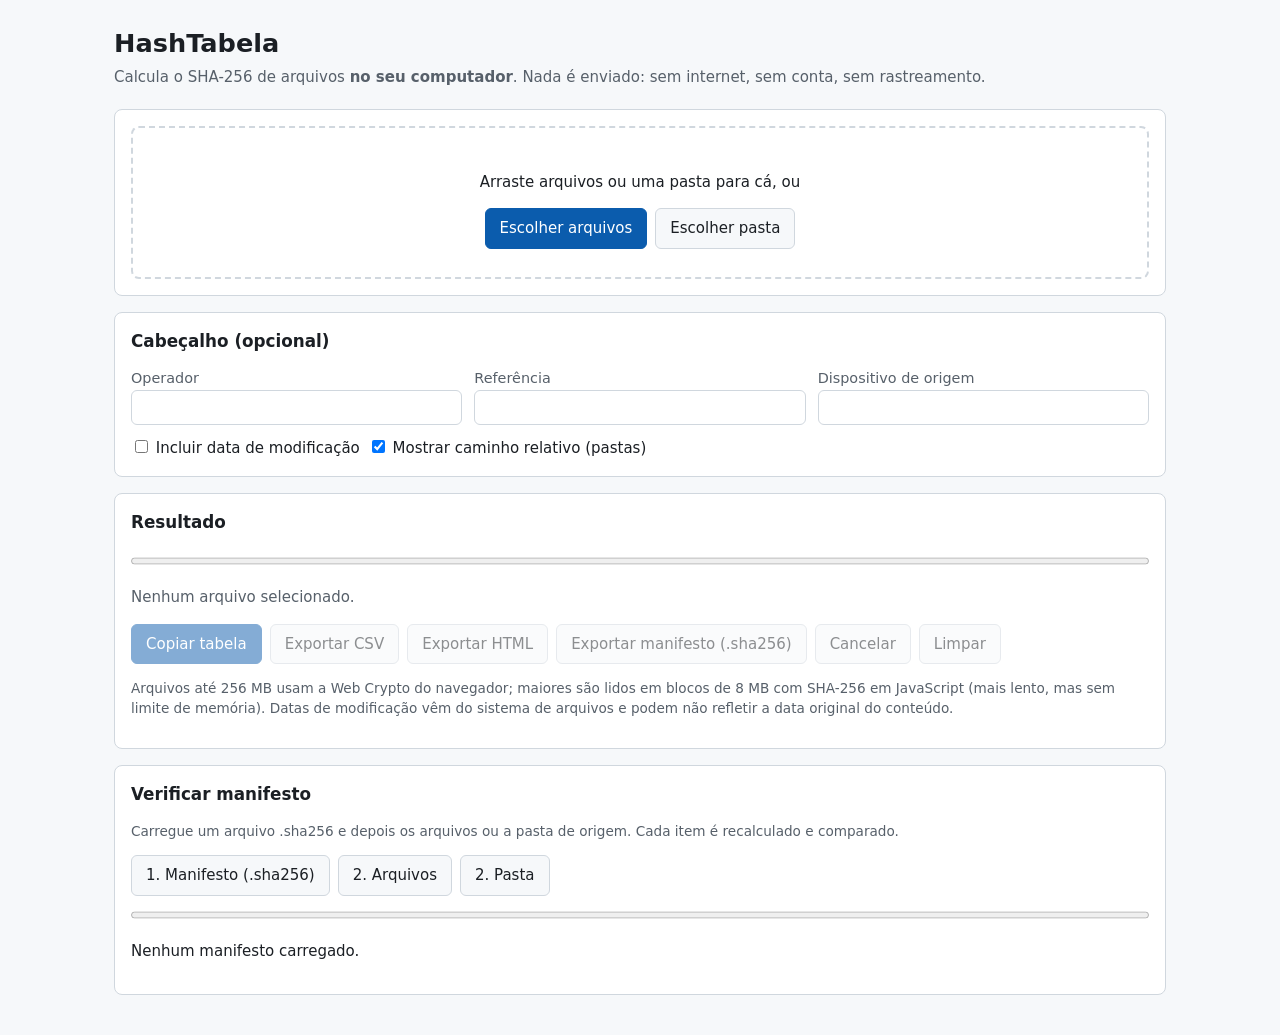
==== index.html @ 9ae8b734 "HashTabela 1.1.0: SHA-256 no navegador, manifesto e verificação" ====
<!DOCTYPE html>
<html lang="pt-BR">
<head>
<meta charset="utf-8">
<meta name="viewport" content="width=device-width, initial-scale=1">
<meta http-equiv="Content-Security-Policy" content="default-src 'none'; script-src 'unsafe-inline'; style-src 'unsafe-inline'; img-src data:;">
<title>HashTabela – SHA-256 local e offline</title>
<style>
:root{--fg:#1b1f24;--muted:#57606a;--bd:#d0d7de;--bg:#fff;--acc:#0b5cad;--ok:#1a7f37;--err:#cf222e}
*{box-sizing:border-box}
body{font:15px/1.5 system-ui,-apple-system,"Segoe UI",Roboto,sans-serif;color:var(--fg);background:#f6f8fa;margin:0}
main{max-width:1100px;margin:0 auto;padding:24px}
h1{margin:0 0 4px;font-size:1.6rem}
.sub{color:var(--muted);margin:0 0 20px}
section{background:var(--bg);border:1px solid var(--bd);border-radius:8px;padding:16px;margin-bottom:16px}
#drop{border:2px dashed var(--bd);border-radius:8px;padding:28px;text-align:center}
#drop.over{border-color:var(--acc);background:#eef5ff}
button,.btn{font:inherit;padding:8px 14px;border-radius:6px;border:1px solid var(--bd);background:#f6f8fa;cursor:pointer;color:var(--fg)}
button.pri,.btn.pri{background:var(--acc);color:#fff;border-color:var(--acc)}
button:disabled{opacity:.5;cursor:not-allowed}
button:focus-visible,.btn:focus-within,input:focus-visible{outline:3px solid #80b3ff;outline-offset:2px}
.row{display:flex;gap:8px;flex-wrap:wrap;align-items:center}
.vh{position:absolute;width:1px;height:1px;overflow:hidden;clip:rect(0 0 0 0)}
fieldset{border:0;padding:0;margin:0;display:grid;grid-template-columns:repeat(auto-fit,minmax(220px,1fr));gap:12px}
label.f{display:flex;flex-direction:column;font-size:.9rem;color:var(--muted)}
label.f input{font:inherit;padding:6px 8px;border:1px solid var(--bd);border-radius:6px;color:var(--fg)}
progress{width:100%;height:14px}
#status{color:var(--muted);min-height:1.5em}
table{border-collapse:collapse;width:100%}
th,td{border:1px solid var(--bd);padding:6px 8px;text-align:left;vertical-align:top}
th{background:#f0f3f6}
td.mono{font-family:ui-monospace,Consolas,"Courier New",monospace;font-size:.85rem;word-break:break-all}
.st-ok{color:var(--ok);font-weight:600}.st-bad{color:var(--err);font-weight:600}.st-miss{color:#9a6700;font-weight:600}.st-extra{color:#57606a;font-weight:600}
td.num{text-align:right;white-space:nowrap}
.note{font-size:.85rem;color:var(--muted)}
.err{color:var(--err)}
</style>
</head>
<body>
<main>
<h1>HashTabela</h1>
<p class="sub">Calcula o SHA-256 de arquivos <strong>no seu computador</strong>. Nada é enviado: sem internet, sem conta, sem rastreamento.</p>

<section aria-labelledby="t1">
<h2 id="t1" class="vh">Selecionar arquivos</h2>
<div id="drop">
<p>Arraste arquivos ou uma pasta para cá, ou</p>
<div class="row" style="justify-content:center">
<label class="btn pri">Escolher arquivos<input id="inFiles" class="vh" type="file" multiple></label>
<label class="btn">Escolher pasta<input id="inDir" class="vh" type="file" webkitdirectory multiple></label>
</div>
</div>
</section>

<section aria-labelledby="t2">
<h2 id="t2" style="margin-top:0;font-size:1.05rem">Cabeçalho (opcional)</h2>
<fieldset>
<label class="f">Operador<input id="hOp" autocomplete="name"></label>
<label class="f">Referência<input id="hRef"></label>
<label class="f">Dispositivo de origem<input id="hDev"></label>
</fieldset>
<p class="row" style="margin:12px 0 0"><label><input type="checkbox" id="optDate"> Incluir data de modificação</label>
<label><input type="checkbox" id="optPath" checked> Mostrar caminho relativo (pastas)</label></p>
</section>

<section aria-labelledby="t3">
<h2 id="t3" style="margin-top:0;font-size:1.05rem">Resultado</h2>
<progress id="prog" value="0" max="1" aria-label="Progresso"></progress>
<p id="status" role="status" aria-live="polite">Nenhum arquivo selecionado.</p>
<div class="row" style="margin-bottom:12px">
<button id="bCopy" class="pri" disabled>Copiar tabela</button>
<button id="bCsv" disabled>Exportar CSV</button>
<button id="bHtml" disabled>Exportar HTML</button>
<button id="bMan" disabled>Exportar manifesto (.sha256)</button>
<button id="bCancel" disabled>Cancelar</button>
<button id="bClear" disabled>Limpar</button>
</div>
<p id="manInfo" role="status" aria-live="polite" hidden></p>
<div id="out"></div>
<p class="note">Arquivos até 256 MB usam a Web Crypto do navegador; maiores são lidos em blocos de 8 MB com SHA-256 em JavaScript (mais lento, mas sem limite de memória). Datas de modificação vêm do sistema de arquivos e podem não refletir a data original do conteúdo.</p>
</section>

<section aria-labelledby="t4">
<h2 id="t4" style="margin-top:0;font-size:1.05rem">Verificar manifesto</h2>
<p class="note" style="margin-top:0">Carregue um arquivo .sha256 e depois os arquivos ou a pasta de origem. Cada item é recalculado e comparado.</p>
<div class="row" id="vdrop">
<label class="btn">1. Manifesto (.sha256)<input id="vMan" class="vh" type="file" accept=".sha256,.txt,text/plain"></label>
<label class="btn">2. Arquivos<input id="vFiles" class="vh" type="file" multiple></label>
<label class="btn">2. Pasta<input id="vDir" class="vh" type="file" webkitdirectory multiple></label>
<span id="vManName" class="note"></span>
</div>
<progress id="vprog" value="0" max="1" aria-label="Progresso da verificação" style="margin-top:12px"></progress>
<p id="vstatus" role="status" aria-live="polite">Nenhum manifesto carregado.</p>
<div id="vout"></div>
</section>
</main>
<script>
"use strict";
// ---- SHA-256 incremental (para arquivos grandes) ----
const K=new Uint32Array([0x428a2f98,0x71374491,0xb5c0fbcf,0xe9b5dba5,0x3956c25b,0x59f111f1,0x923f82a4,0xab1c5ed5,0xd807aa98,0x12835b01,0x243185be,0x550c7dc3,0x72be5d74,0x80deb1fe,0x9bdc06a7,0xc19bf174,0xe49b69c1,0xefbe4786,0x0fc19dc6,0x240ca1cc,0x2de92c6f,0x4a7484aa,0x5cb0a9dc,0x76f988da,0x983e5152,0xa831c66d,0xb00327c8,0xbf597fc7,0xc6e00bf3,0xd5a79147,0x06ca6351,0x14292967,0x27b70a85,0x2e1b2138,0x4d2c6dfc,0x53380d13,0x650a7354,0x766a0abb,0x81c2c92e,0x92722c85,0xa2bfe8a1,0xa81a664b,0xc24b8b70,0xc76c51a3,0xd192e819,0xd6990624,0xf40e3585,0x106aa070,0x19a4c116,0x1e376c08,0x2748774c,0x34b0bcb5,0x391c0cb3,0x4ed8aa4a,0x5b9cca4f,0x682e6ff3,0x748f82ee,0x78a5636f,0x84c87814,0x8cc70208,0x90befffa,0xa4506ceb,0xbef9a3f7,0xc67178f2]);
class Sha256{
 constructor(){this.h=new Uint32Array([0x6a09e667,0xbb67ae85,0x3c6ef372,0xa54ff53a,0x510e527f,0x9b05688c,0x1f83d9ab,0x5be0cd19]);this.buf=new Uint8Array(64);this.bl=0;this.len=0;this.w=new Uint32Array(64);}
 block(d,o){const w=this.w,h=this.h;for(let i=0;i<16;i++)w[i]=(d[o+i*4]<<24|d[o+i*4+1]<<16|d[o+i*4+2]<<8|d[o+i*4+3])>>>0;
  for(let i=16;i<64;i++){const a=w[i-15],b=w[i-2];const s0=((a>>>7|a<<25)^(a>>>18|a<<14)^(a>>>3));const s1=((b>>>17|b<<15)^(b>>>19|b<<13)^(b>>>10));w[i]=(w[i-16]+s0+w[i-7]+s1)>>>0;}
  let A=h[0],B=h[1],C=h[2],D=h[3],E=h[4],F=h[5],G=h[6],H=h[7];
  for(let i=0;i<64;i++){const S1=(E>>>6|E<<26)^(E>>>11|E<<21)^(E>>>25|E<<7);const ch=(E&F)^(~E&G);const t1=(H+S1+ch+K[i]+w[i])|0;const S0=(A>>>2|A<<30)^(A>>>13|A<<19)^(A>>>22|A<<10);const mj=(A&B)^(A&C)^(B&C);const t2=(S0+mj)|0;H=G;G=F;F=E;E=(D+t1)|0;D=C;C=B;B=A;A=(t1+t2)|0;}
  h[0]+=A;h[1]+=B;h[2]+=C;h[3]+=D;h[4]+=E;h[5]+=F;h[6]+=G;h[7]+=H;}
 update(d){let i=0;this.len+=d.length;if(this.bl){while(this.bl<64&&i<d.length)this.buf[this.bl++]=d[i++];if(this.bl<64)return;this.block(this.buf,0);this.bl=0;}
  for(;i+64<=d.length;i+=64)this.block(d,i);while(i<d.length)this.buf[this.bl++]=d[i++];}
 hex(){const bits=this.len*8;const pad=new Uint8Array(((this.bl<56)?56:120)-this.bl+8);pad[0]=0x80;const v=new DataView(pad.buffer);v.setUint32(pad.length-8,Math.floor(bits/4294967296));v.setUint32(pad.length-4,bits>>>0);this.update(pad);
  return Array.from(this.h,x=>x.toString(16).padStart(8,"0")).join("");}
}
const WC_LIMIT=256*1024*1024, CHUNK=8*1024*1024;
const toHex=b=>Array.from(new Uint8Array(b),x=>x.toString(16).padStart(2,"0")).join("");
async function hashFile(file,onProg,isCancel){
 if(file.size<=WC_LIMIT&&globalThis.crypto&&crypto.subtle){const buf=await file.arrayBuffer();const r=toHex(await crypto.subtle.digest("SHA-256",buf));onProg(file.size);return r;}
 const s=new Sha256();for(let off=0;off<file.size;off+=CHUNK){if(isCancel())throw new Error("cancelado");s.update(new Uint8Array(await file.slice(off,off+CHUNK).arrayBuffer()));onProg(Math.min(off+CHUNK,file.size));}
 return s.hex();
}
globalThis.HashTabela={Sha256,hashFile};

// ---- UI ----
const $=id=>document.getElementById(id);
let rows=[],cancel=false,busy=false;
const fmtSize=n=>n.toLocaleString("pt-BR")+" bytes";
const fmtDate=t=>t?new Date(t).toLocaleString("pt-BR"):"";
const esc=s=>String(s).replace(/[&<>"]/g,c=>({"&":"&amp;","<":"&lt;",">":"&gt;",'"':"&quot;"}[c]));
const nameOf=f=>($("optPath").checked&&(f._path||f.webkitRelativePath))||f.name;
function header(){return [["Operador",$("hOp").value],["Referência",$("hRef").value],["Dispositivo de origem",$("hDev").value]].filter(x=>x[1].trim());}
function cols(){const c=["Nº","Nome do arquivo","Tamanho","SHA-256"];if($("optDate").checked)c.push("Data de modificação");return c;}
function vals(r,i){const v=[i+1,r.name,fmtSize(r.size),r.hash||r.err||"…"];if($("optDate").checked)v.push(fmtDate(r.mtime));return v;}
function tableHTML(forExport){
 const td='style="border:1px solid #000;padding:4px 6px;vertical-align:top"';const mono='style="border:1px solid #000;padding:4px 6px;font-family:Consolas,\'Courier New\',monospace;font-size:9pt;word-break:break-all"';
 let h="";const hd=header();
 if(hd.length)h+="<p>"+hd.map(([k,v])=>"<b>"+esc(k)+":</b> "+esc(v)).join("<br>")+"</p>";
 h+='<table style="border-collapse:collapse;width:100%"><thead><tr>'+cols().map(c=>"<th "+td+'><b>'+esc(c)+"</b></th>").join("")+"</tr></thead><tbody>";
 rows.forEach((r,i)=>{h+="<tr>"+vals(r,i).map((v,j)=>"<td "+(j===3?mono:td)+">"+esc(v)+"</td>").join("")+"</tr>";});
 h+="</tbody></table><p style=\"font-size:9pt\">Algoritmo: SHA-256. Gerado em "+esc(new Date().toLocaleString("pt-BR"))+" com HashTabela (cálculo local).</p>";
 return h;}
function tableText(){const hd=header().map(([k,v])=>k+": "+v);const L=[...hd,...(hd.length?[""]:[]),cols().join("\t"),...rows.map((r,i)=>vals(r,i).join("\t"))];return L.join("\r\n");}
function render(){
 $("out").innerHTML=rows.length?('<table><caption class="vh">Hashes SHA-256</caption><thead><tr>'+cols().map(c=>'<th scope="col">'+esc(c)+"</th>").join("")+"</tr></thead><tbody>"+rows.map((r,i)=>"<tr>"+vals(r,i).map((v,j)=>"<td"+(j===3?' class="mono'+(r.err?' err':'')+'"':j===0||j===2?' class="num"':"")+">"+esc(v)+"</td>").join("")+"</tr>").join("")+"</tbody></table>"):"";
 const done=rows.length&&!busy;["bCopy","bCsv","bHtml","bMan","bClear"].forEach(b=>$(b).disabled=!done);$("bCancel").disabled=!busy;}
async function process(files){
 if(busy||!files.length)return;files=files.filter(f=>f&&f.size!==undefined);
 const rels=relPaths(files);rows=files.map((f,i)=>({rel:rels[i],name:nameOf(f),size:f.size,mtime:f.lastModified,hash:"",err:""}));
 busy=true;cancel=false;render();
 const total=files.reduce((a,f)=>a+f.size,0)||1;let base=0;const p=$("prog");p.max=total;p.value=0;
 for(let i=0;i<files.length;i++){if(cancel){rows[i].err="Cancelado";continue;}
  $("status").textContent=`Calculando ${i+1} de ${files.length}: ${rows[i].name}`;
  try{rows[i].hash=await hashFile(files[i],d=>{p.value=base+d;},()=>cancel);}catch(e){rows[i].err=cancel?"Cancelado":"Erro: "+(e.message||e);}
  base+=files[i].size;p.value=base;if(i%20===0||files[i].size>CHUNK)render();}
 busy=false;render();$("status").textContent=cancel?"Cancelado.":`Concluído: ${files.length} arquivo(s), ${fmtSize(total===1&&!files.some(f=>f.size)?0:total)}.`;}
async function walk(entry,path,out){
 if(entry.isFile){const f=await new Promise((res,rej)=>entry.file(res,rej));f._path=path+f.name;out.push(f);}
 else if(entry.isDirectory){const rd=entry.createReader();let ents;do{ents=await new Promise((res,rej)=>rd.readEntries(res,rej));for(const e of ents)await walk(e,path+entry.name+"/",out);}while(ents.length);}}
const sortF=a=>a.sort((x,y)=>nameOf(x).localeCompare(nameOf(y),"pt-BR",{numeric:true}));
$("inFiles").onchange=e=>{process(sortF([...e.target.files]));e.target.value="";};
$("inDir").onchange=e=>{process(sortF([...e.target.files]));e.target.value="";};
const dz=$("drop");
["dragenter","dragover"].forEach(t=>dz.addEventListener(t,e=>{e.preventDefault();dz.classList.add("over");}));
["dragleave","drop"].forEach(t=>dz.addEventListener(t,()=>dz.classList.remove("over")));
document.addEventListener("dragover",e=>e.preventDefault());document.addEventListener("drop",e=>e.preventDefault());
dz.addEventListener("drop",async e=>{e.preventDefault();const items=[...e.dataTransfer.items||[]];const out=[];
 if(items.length&&items[0].webkitGetAsEntry){const ents=items.map(i=>i.webkitGetAsEntry()).filter(Boolean);for(const en of ents)await walk(en,"",out);}else out.push(...e.dataTransfer.files);
 process(sortF(out));});
["optDate","optPath"].forEach(id=>$(id).onchange=()=>{render();});
$("bCancel").onclick=()=>{cancel=true;};
$("bClear").onclick=()=>{rows=[];$("prog").value=0;$("status").textContent="Nenhum arquivo selecionado.";render();};
function download(name,type,data){const a=document.createElement("a");a.href=URL.createObjectURL(new Blob([data],{type}));a.download=name;document.body.appendChild(a);a.click();setTimeout(()=>{URL.revokeObjectURL(a.href);a.remove();},1000);}
const stamp=()=>{const d=new Date(),z=n=>String(n).padStart(2,"0");return `${d.getFullYear()}-${z(d.getMonth()+1)}-${z(d.getDate())}_${z(d.getHours())}-${z(d.getMinutes())}`;};
const csvq=v=>{v=String(v);if(/^[=+\-@\t\r]/.test(v))v="'"+v;return '"'+v.replace(/"/g,'""')+'"';};
function csv(){const L=header().map(([k,v])=>csvq(k)+";"+csvq(v));if(L.length)L.push("");L.push(cols().map(csvq).join(";"));
 rows.forEach((r,i)=>{const v=[i+1,r.name,r.size,r.hash||r.err];if($("optDate").checked)v.push(r.mtime?new Date(r.mtime).toISOString():"");L.push(v.map(csvq).join(";"));});return "\uFEFF"+L.join("\r\n");}
$("bCsv").onclick=()=>download(`hashes-${stamp()}.csv`,"text/csv;charset=utf-8",csv());
$("bHtml").onclick=()=>download(`hashes-${stamp()}.html`,"text/html;charset=utf-8",'<!DOCTYPE html><html lang="pt-BR"><head><meta charset="utf-8"><title>Hashes SHA-256</title></head><body style="font-family:Arial,sans-serif;font-size:11pt">'+tableHTML(true)+"</body></html>");
$("bCopy").onclick=async()=>{const html=tableHTML(),text=tableText();
 try{await navigator.clipboard.write([new ClipboardItem({"text/html":new Blob([html],{type:"text/html"}),"text/plain":new Blob([text],{type:"text/plain"})})]);ok();}
 catch(_){const div=document.createElement("div");div.contentEditable="true";div.innerHTML=html;div.style.position="fixed";div.style.left="-9999px";document.body.appendChild(div);
  const onc=e=>{e.preventDefault();e.clipboardData.setData("text/html",html);e.clipboardData.setData("text/plain",text);};document.addEventListener("copy",onc);
  const s=getSelection();const rg=document.createRange();rg.selectNodeContents(div);s.removeAllRanges();s.addRange(rg);const r=document.execCommand("copy");s.removeAllRanges();document.removeEventListener("copy",onc);div.remove();
  r?ok():($("status").textContent="Não foi possível copiar. Use Exportar HTML.");}
 function ok(){$("status").textContent="Tabela copiada. Cole no Word, Google Docs ou LibreOffice.";}};

// ---- Manifesto ----
const TOOL="HashTabela",VERSION="1.1.0";
function relPaths(files){const ps=files.map(f=>(f._path||f.webkitRelativePath||f.name).replace(/^\/+/,""));
 // remove a pasta raiz comum (o sha256sum -c roda de dentro dela)
 if(ps.length&&ps.every(x=>x.includes("/"))){const r=ps[0].split("/")[0]+"/";if(ps.every(x=>x.startsWith(r)))return ps.map(x=>x.slice(r.length));}
 return ps;}
const escName=n=>/[\\\n\r]/.test(n)?["\\",n.replace(/\\/g,"\\\\").replace(/\n/g,"\\n").replace(/\r/g,"\\r")]:["",n];
const unescName=n=>n.replace(/\\(\\|n|r)/g,(_,c)=>c==="n"?"\n":c==="r"?"\r":"\\");
const oneLine=v=>String(v).replace(/[\r\n]+/g," ");
function manifest(){const now=new Date();const L=["# Manifesto SHA-256 gerado por "+TOOL+" "+VERSION,"# Gerado em: "+now.toLocaleString("pt-BR")+" ("+now.toISOString()+")"];
 header().forEach(([k,v])=>L.push("# "+k+": "+oneLine(v)));L.push("# Arquivos: "+rows.filter(r=>r.hash).length,"# Verificar: sha256sum -c ARQUIVO.sha256 (executar na pasta de origem)");
 rows.forEach(r=>{if(!r.hash)return;const[p,n]=escName(r.rel);L.push(p+r.hash+"  "+n);});return L.join("\n")+"\n";}
$("bMan").onclick=async()=>{const txt=manifest();const bytes=new TextEncoder().encode(txt);const h=toHex(await crypto.subtle.digest("SHA-256",bytes));const name=`manifesto-${stamp()}.sha256`;
 download(name,"text/plain;charset=utf-8",bytes);const mi=$("manInfo");mi.hidden=false;
 mi.innerHTML="Manifesto <b>"+esc(name)+"</b> exportado. SHA-256 do manifesto: <code class=\"mono\" id=\"manHash\" style=\"font-family:ui-monospace,Consolas,monospace\">"+h+"</code> <button id=\"bManCopy\" type=\"button\">Copiar hash</button>";
 $("bManCopy").onclick=()=>navigator.clipboard.writeText(h).then(()=>$("bManCopy").textContent="Copiado");};
function parseManifest(txt){const out=[];const bad=[];txt.replace(/^\uFEFF/,"").split("\n").forEach((ln,i)=>{ln=ln.replace(/\r$/,"");if(!ln.trim()||ln.startsWith("#"))return;
 const m=/^(\\?)([0-9a-fA-F]{64}) [ *](.+)$/.exec(ln);if(!m){bad.push(i+1);return;}out.push({hash:m[2].toLowerCase(),path:m[1]?unescName(m[3]):m[3]});});return{out,bad};}
let vEntries=null;
$("vMan").onchange=async e=>{const f=e.target.files[0];if(!f)return;const r=parseManifest(await f.text());vEntries=r.out;$("vManName").textContent=f.name+": "+r.out.length+" item(ns)";
 $("vstatus").textContent=r.out.length?("Manifesto carregado"+(r.bad.length?` (${r.bad.length} linha(s) inválida(s) ignorada(s): ${r.bad.slice(0,5).join(", ")})`:"")+". Agora escolha os arquivos ou a pasta."):"Nenhuma linha de hash válida encontrada.";e.target.value="";};
async function verify(files){if(!vEntries){$("vstatus").textContent="Carregue primeiro o manifesto.";return;}if(busy)return;busy=true;cancel=false;
 const rels=relPaths(files);const map=new Map();files.forEach((f,i)=>map.set(rels[i],f));
 // tenta casar também sem a pasta raiz se nada bater
 const res=[];const total=vEntries.reduce((a,e)=>a+(map.get(e.path)?.size||0),0)||1;let base=0;const p=$("vprog");p.max=total;p.value=0;const used=new Set();
 for(let i=0;i<vEntries.length;i++){const e=vEntries[i];const f=map.get(e.path);$("vstatus").textContent=`Verificando ${i+1} de ${vEntries.length}: ${e.path}`;
  if(!f){res.push({path:e.path,st:"FALTA",exp:e.hash,got:""});continue;}used.add(e.path);
  try{const h=await hashFile(f,d=>p.value=base+d,()=>false);res.push({path:e.path,st:h===e.hash?"OK":"DIVERGE",exp:e.hash,got:h});}catch(err){res.push({path:e.path,st:"ERRO",exp:e.hash,got:String(err.message||err)});}
  base+=f.size;p.value=base;}
 rels.forEach(r=>{if(!used.has(r))res.push({path:r,st:"EXTRA",exp:"",got:""});});busy=false;
 const c=k=>res.filter(r=>r.st===k).length;const cls={OK:"st-ok",DIVERGE:"st-bad",ERRO:"st-bad",FALTA:"st-miss",EXTRA:"st-extra"};const lab={OK:"OK",DIVERGE:"Diverge",ERRO:"Erro",FALTA:"Falta",EXTRA:"Extra (fora do manifesto)"};
 $("vstatus").textContent=`Resultado: ${c("OK")} OK, ${c("DIVERGE")} divergente(s), ${c("FALTA")} faltando, ${c("EXTRA")} extra(s)`+(c("ERRO")?`, ${c("ERRO")} erro(s)`:"")+".";
 $("vout").innerHTML='<table id="vtable"><thead><tr><th scope="col">Situação</th><th scope="col">Caminho</th><th scope="col">SHA-256 esperado</th><th scope="col">SHA-256 calculado</th></tr></thead><tbody>'+res.map(r=>`<tr data-st="${r.st}"><td class="${cls[r.st]}">${lab[r.st]}</td><td>${esc(r.path)}</td><td class="mono">${r.exp}</td><td class="mono">${esc(r.got)}</td></tr>`).join("")+"</tbody></table>";}
$("vFiles").onchange=e=>{verify([...e.target.files]);e.target.value="";};
$("vDir").onchange=e=>{verify([...e.target.files]);e.target.value="";};
const vd=$("vdrop");vd.addEventListener("dragover",e=>e.preventDefault());
vd.addEventListener("drop",async e=>{e.preventDefault();const out=[];for(const en of [...e.dataTransfer.items].map(i=>i.webkitGetAsEntry()).filter(Boolean))await walk(en,"",out);verify(out);});
render();
</script>
</body>
</html>
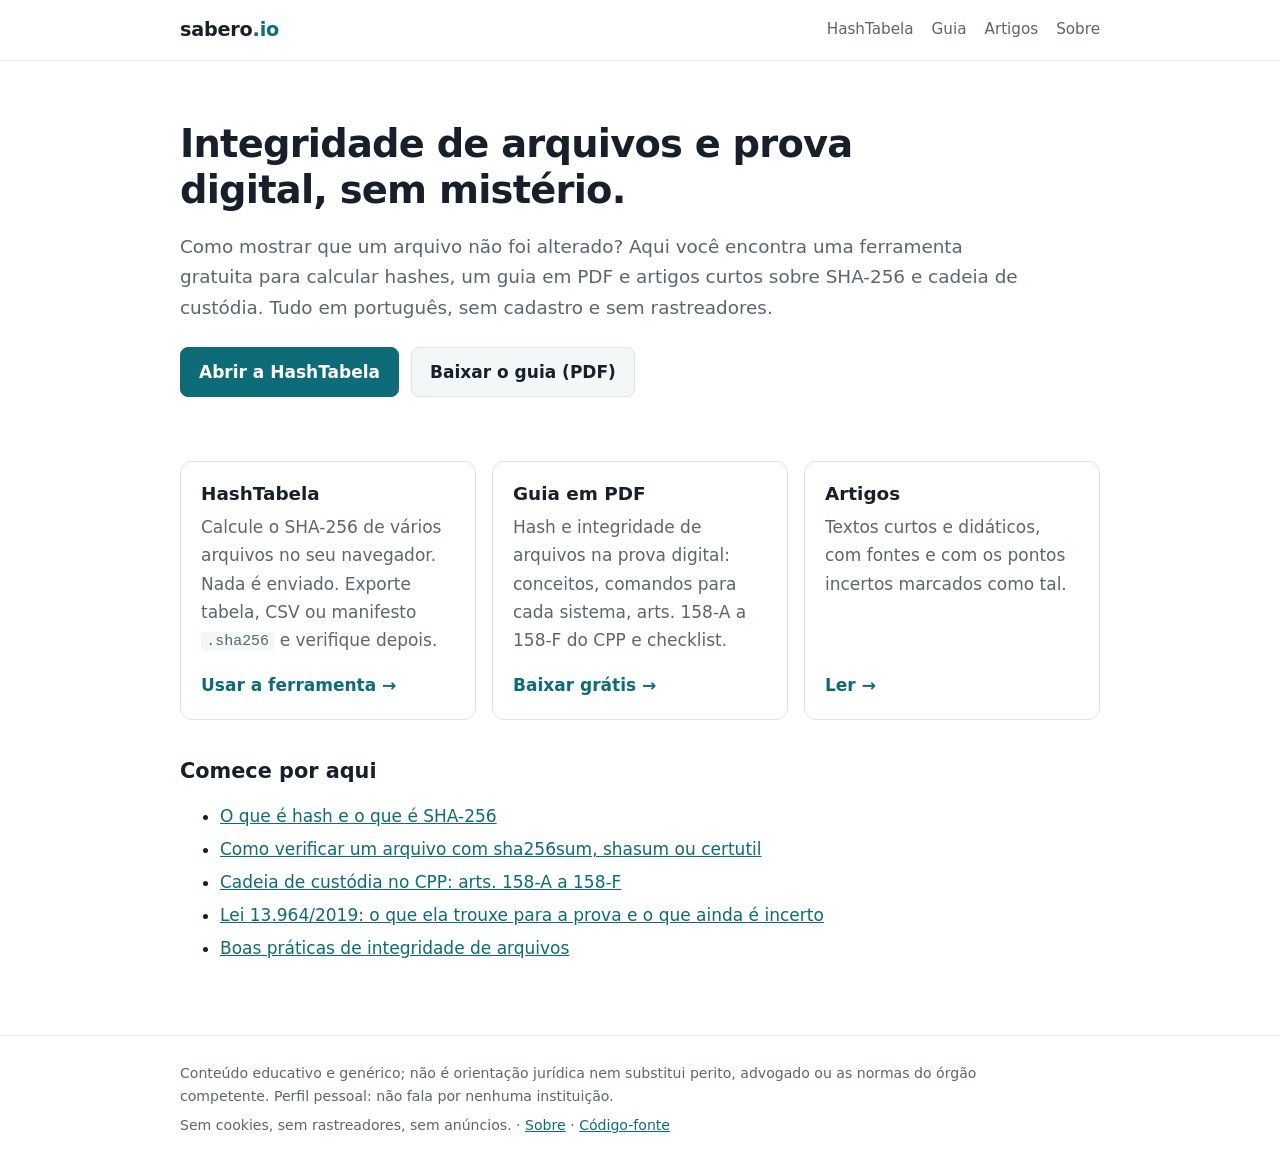
==== commit c1702965: "Monta hub sabero.io e move a HashTabela para /hash/ - Home com proposta e links; HashTabela em /hash" ====
--- a/index.html
+++ b/index.html
@@ -3,223 +3,50 @@
 <head>
 <meta charset="utf-8">
 <meta name="viewport" content="width=device-width, initial-scale=1">
-<meta http-equiv="Content-Security-Policy" content="default-src 'none'; script-src 'unsafe-inline'; style-src 'unsafe-inline'; img-src data:;">
-<title>HashTabela – SHA-256 local e offline</title>
-<style>
-:root{--fg:#1b1f24;--muted:#57606a;--bd:#d0d7de;--bg:#fff;--acc:#0b5cad;--ok:#1a7f37;--err:#cf222e}
-*{box-sizing:border-box}
-body{font:15px/1.5 system-ui,-apple-system,"Segoe UI",Roboto,sans-serif;color:var(--fg);background:#f6f8fa;margin:0}
-main{max-width:1100px;margin:0 auto;padding:24px}
-h1{margin:0 0 4px;font-size:1.6rem}
-.sub{color:var(--muted);margin:0 0 20px}
-section{background:var(--bg);border:1px solid var(--bd);border-radius:8px;padding:16px;margin-bottom:16px}
-#drop{border:2px dashed var(--bd);border-radius:8px;padding:28px;text-align:center}
-#drop.over{border-color:var(--acc);background:#eef5ff}
-button,.btn{font:inherit;padding:8px 14px;border-radius:6px;border:1px solid var(--bd);background:#f6f8fa;cursor:pointer;color:var(--fg)}
-button.pri,.btn.pri{background:var(--acc);color:#fff;border-color:var(--acc)}
-button:disabled{opacity:.5;cursor:not-allowed}
-button:focus-visible,.btn:focus-within,input:focus-visible{outline:3px solid #80b3ff;outline-offset:2px}
-.row{display:flex;gap:8px;flex-wrap:wrap;align-items:center}
-.vh{position:absolute;width:1px;height:1px;overflow:hidden;clip:rect(0 0 0 0)}
-fieldset{border:0;padding:0;margin:0;display:grid;grid-template-columns:repeat(auto-fit,minmax(220px,1fr));gap:12px}
-label.f{display:flex;flex-direction:column;font-size:.9rem;color:var(--muted)}
-label.f input{font:inherit;padding:6px 8px;border:1px solid var(--bd);border-radius:6px;color:var(--fg)}
-progress{width:100%;height:14px}
-#status{color:var(--muted);min-height:1.5em}
-table{border-collapse:collapse;width:100%}
-th,td{border:1px solid var(--bd);padding:6px 8px;text-align:left;vertical-align:top}
-th{background:#f0f3f6}
-td.mono{font-family:ui-monospace,Consolas,"Courier New",monospace;font-size:.85rem;word-break:break-all}
-.st-ok{color:var(--ok);font-weight:600}.st-bad{color:var(--err);font-weight:600}.st-miss{color:#9a6700;font-weight:600}.st-extra{color:#57606a;font-weight:600}
-td.num{text-align:right;white-space:nowrap}
-.note{font-size:.85rem;color:var(--muted)}
-.err{color:var(--err)}
-</style>
+<title>sabero.io: integridade de arquivos e prova digital</title>
+<meta name="description" content="Ferramenta gratuita para calcular SHA-256 no navegador, guia em PDF e artigos didáticos sobre hash, integridade de arquivos e cadeia de custódia.">
+<meta name="author" content="Fernando Menolli Neto">
+<link rel="canonical" href="https://sabero.io/">
+<meta property="og:site_name" content="sabero.io">
+<meta property="og:locale" content="pt_BR">
+<meta property="og:type" content="website">
+<meta property="og:title" content="sabero.io: integridade de arquivos e prova digital">
+<meta property="og:description" content="Ferramenta gratuita para calcular SHA-256 no navegador, guia em PDF e artigos didáticos sobre hash, integridade de arquivos e cadeia de custódia.">
+<meta property="og:url" content="https://sabero.io/">
+<meta property="og:image" content="https://sabero.io/assets/og.png">
+<meta property="og:image:width" content="1200">
+<meta property="og:image:height" content="630">
+<meta property="og:image:alt" content="sabero.io: integridade de arquivos e prova digital">
+<meta name="twitter:card" content="summary_large_image">
+<meta name="referrer" content="strict-origin-when-cross-origin">
+<link rel="icon" href="/favicon.svg" type="image/svg+xml">
+<link rel="stylesheet" href="/assets/style.css">
+<script type="application/ld+json">{"@context": "https://schema.org", "@type": "WebSite", "name": "sabero.io", "url": "https://sabero.io/", "inLanguage": "pt-BR"}</script>
 </head>
 <body>
-<main>
-<h1>HashTabela</h1>
-<p class="sub">Calcula o SHA-256 de arquivos <strong>no seu computador</strong>. Nada é enviado: sem internet, sem conta, sem rastreamento.</p>
-
-<section aria-labelledby="t1">
-<h2 id="t1" class="vh">Selecionar arquivos</h2>
-<div id="drop">
-<p>Arraste arquivos ou uma pasta para cá, ou</p>
-<div class="row" style="justify-content:center">
-<label class="btn pri">Escolher arquivos<input id="inFiles" class="vh" type="file" multiple></label>
-<label class="btn">Escolher pasta<input id="inDir" class="vh" type="file" webkitdirectory multiple></label>
-</div>
-</div>
+<header class="top"><div class="wrap">
+<a class="brand" href="/">sabero<span>.io</span></a>
+<nav aria-label="Principal"><a href="/hash/">HashTabela</a><a href="/guia/">Guia</a><a href="/artigos/">Artigos</a><a href="/sobre/">Sobre</a></nav>
+</div></header>
+<main class="wrap">
+<section class="hero">
+<h1>Integridade de arquivos e prova digital, sem mistério.</h1>
+<p class="lead">Como mostrar que um arquivo não foi alterado? Aqui você encontra uma ferramenta gratuita para calcular hashes, um guia em PDF e artigos curtos sobre SHA-256 e cadeia de custódia. Tudo em português, sem cadastro e sem rastreadores.</p>
+<p class="cta"><a class="btn pri" href="/hash/">Abrir a HashTabela</a> <a class="btn" href="/guia/">Baixar o guia (PDF)</a></p>
 </section>
-
-<section aria-labelledby="t2">
-<h2 id="t2" style="margin-top:0;font-size:1.05rem">Cabeçalho (opcional)</h2>
-<fieldset>
-<label class="f">Operador<input id="hOp" autocomplete="name"></label>
-<label class="f">Referência<input id="hRef"></label>
-<label class="f">Dispositivo de origem<input id="hDev"></label>
-</fieldset>
-<p class="row" style="margin:12px 0 0"><label><input type="checkbox" id="optDate"> Incluir data de modificação</label>
-<label><input type="checkbox" id="optPath" checked> Mostrar caminho relativo (pastas)</label></p>
+<section class="cards">
+<a class="card" href="/hash/"><h2>HashTabela</h2><p>Calcule o SHA-256 de vários arquivos no seu navegador. Nada é enviado. Exporte tabela, CSV ou manifesto <code>.sha256</code> e verifique depois.</p><span>Usar a ferramenta →</span></a>
+<a class="card" href="/guia/"><h2>Guia em PDF</h2><p>Hash e integridade de arquivos na prova digital: conceitos, comandos para cada sistema, arts. 158-A a 158-F do CPP e checklist.</p><span>Baixar grátis →</span></a>
+<a class="card" href="/artigos/"><h2>Artigos</h2><p>Textos curtos e didáticos, com fontes e com os pontos incertos marcados como tal.</p><span>Ler →</span></a>
 </section>
-
-<section aria-labelledby="t3">
-<h2 id="t3" style="margin-top:0;font-size:1.05rem">Resultado</h2>
-<progress id="prog" value="0" max="1" aria-label="Progresso"></progress>
-<p id="status" role="status" aria-live="polite">Nenhum arquivo selecionado.</p>
-<div class="row" style="margin-bottom:12px">
-<button id="bCopy" class="pri" disabled>Copiar tabela</button>
-<button id="bCsv" disabled>Exportar CSV</button>
-<button id="bHtml" disabled>Exportar HTML</button>
-<button id="bMan" disabled>Exportar manifesto (.sha256)</button>
-<button id="bCancel" disabled>Cancelar</button>
-<button id="bClear" disabled>Limpar</button>
-</div>
-<p id="manInfo" role="status" aria-live="polite" hidden></p>
-<div id="out"></div>
-<p class="note">Arquivos até 256 MB usam a Web Crypto do navegador; maiores são lidos em blocos de 8 MB com SHA-256 em JavaScript (mais lento, mas sem limite de memória). Datas de modificação vêm do sistema de arquivos e podem não refletir a data original do conteúdo.</p>
-</section>
-
-<section aria-labelledby="t4">
-<h2 id="t4" style="margin-top:0;font-size:1.05rem">Verificar manifesto</h2>
-<p class="note" style="margin-top:0">Carregue um arquivo .sha256 e depois os arquivos ou a pasta de origem. Cada item é recalculado e comparado.</p>
-<div class="row" id="vdrop">
-<label class="btn">1. Manifesto (.sha256)<input id="vMan" class="vh" type="file" accept=".sha256,.txt,text/plain"></label>
-<label class="btn">2. Arquivos<input id="vFiles" class="vh" type="file" multiple></label>
-<label class="btn">2. Pasta<input id="vDir" class="vh" type="file" webkitdirectory multiple></label>
-<span id="vManName" class="note"></span>
-</div>
-<progress id="vprog" value="0" max="1" aria-label="Progresso da verificação" style="margin-top:12px"></progress>
-<p id="vstatus" role="status" aria-live="polite">Nenhum manifesto carregado.</p>
-<div id="vout"></div>
+<section class="prose">
+<h2>Comece por aqui</h2>
+<ul><li><a href="/artigos/o-que-e-hash-sha-256/">O que é hash e o que é SHA-256</a></li><li><a href="/artigos/como-verificar-sha256sum-certutil/">Como verificar um arquivo com sha256sum, shasum ou certutil</a></li><li><a href="/artigos/cadeia-de-custodia-cpp-158-a-158-f/">Cadeia de custódia no CPP: arts. 158-A a 158-F</a></li><li><a href="/artigos/lei-13964-2019-cadeia-de-custodia/">Lei 13.964/2019: o que ela trouxe para a prova e o que ainda é incerto</a></li><li><a href="/artigos/boas-praticas-integridade-de-arquivos/">Boas práticas de integridade de arquivos</a></li></ul>
 </section>
 </main>
-<script>
-"use strict";
-// ---- SHA-256 incremental (para arquivos grandes) ----
-const K=new Uint32Array([0x428a2f98,0x71374491,0xb5c0fbcf,0xe9b5dba5,0x3956c25b,0x59f111f1,0x923f82a4,0xab1c5ed5,0xd807aa98,0x12835b01,0x243185be,0x550c7dc3,0x72be5d74,0x80deb1fe,0x9bdc06a7,0xc19bf174,0xe49b69c1,0xefbe4786,0x0fc19dc6,0x240ca1cc,0x2de92c6f,0x4a7484aa,0x5cb0a9dc,0x76f988da,0x983e5152,0xa831c66d,0xb00327c8,0xbf597fc7,0xc6e00bf3,0xd5a79147,0x06ca6351,0x14292967,0x27b70a85,0x2e1b2138,0x4d2c6dfc,0x53380d13,0x650a7354,0x766a0abb,0x81c2c92e,0x92722c85,0xa2bfe8a1,0xa81a664b,0xc24b8b70,0xc76c51a3,0xd192e819,0xd6990624,0xf40e3585,0x106aa070,0x19a4c116,0x1e376c08,0x2748774c,0x34b0bcb5,0x391c0cb3,0x4ed8aa4a,0x5b9cca4f,0x682e6ff3,0x748f82ee,0x78a5636f,0x84c87814,0x8cc70208,0x90befffa,0xa4506ceb,0xbef9a3f7,0xc67178f2]);
-class Sha256{
- constructor(){this.h=new Uint32Array([0x6a09e667,0xbb67ae85,0x3c6ef372,0xa54ff53a,0x510e527f,0x9b05688c,0x1f83d9ab,0x5be0cd19]);this.buf=new Uint8Array(64);this.bl=0;this.len=0;this.w=new Uint32Array(64);}
- block(d,o){const w=this.w,h=this.h;for(let i=0;i<16;i++)w[i]=(d[o+i*4]<<24|d[o+i*4+1]<<16|d[o+i*4+2]<<8|d[o+i*4+3])>>>0;
-  for(let i=16;i<64;i++){const a=w[i-15],b=w[i-2];const s0=((a>>>7|a<<25)^(a>>>18|a<<14)^(a>>>3));const s1=((b>>>17|b<<15)^(b>>>19|b<<13)^(b>>>10));w[i]=(w[i-16]+s0+w[i-7]+s1)>>>0;}
-  let A=h[0],B=h[1],C=h[2],D=h[3],E=h[4],F=h[5],G=h[6],H=h[7];
-  for(let i=0;i<64;i++){const S1=(E>>>6|E<<26)^(E>>>11|E<<21)^(E>>>25|E<<7);const ch=(E&F)^(~E&G);const t1=(H+S1+ch+K[i]+w[i])|0;const S0=(A>>>2|A<<30)^(A>>>13|A<<19)^(A>>>22|A<<10);const mj=(A&B)^(A&C)^(B&C);const t2=(S0+mj)|0;H=G;G=F;F=E;E=(D+t1)|0;D=C;C=B;B=A;A=(t1+t2)|0;}
-  h[0]+=A;h[1]+=B;h[2]+=C;h[3]+=D;h[4]+=E;h[5]+=F;h[6]+=G;h[7]+=H;}
- update(d){let i=0;this.len+=d.length;if(this.bl){while(this.bl<64&&i<d.length)this.buf[this.bl++]=d[i++];if(this.bl<64)return;this.block(this.buf,0);this.bl=0;}
-  for(;i+64<=d.length;i+=64)this.block(d,i);while(i<d.length)this.buf[this.bl++]=d[i++];}
- hex(){const bits=this.len*8;const pad=new Uint8Array(((this.bl<56)?56:120)-this.bl+8);pad[0]=0x80;const v=new DataView(pad.buffer);v.setUint32(pad.length-8,Math.floor(bits/4294967296));v.setUint32(pad.length-4,bits>>>0);this.update(pad);
-  return Array.from(this.h,x=>x.toString(16).padStart(8,"0")).join("");}
-}
-const WC_LIMIT=256*1024*1024, CHUNK=8*1024*1024;
-const toHex=b=>Array.from(new Uint8Array(b),x=>x.toString(16).padStart(2,"0")).join("");
-async function hashFile(file,onProg,isCancel){
- if(file.size<=WC_LIMIT&&globalThis.crypto&&crypto.subtle){const buf=await file.arrayBuffer();const r=toHex(await crypto.subtle.digest("SHA-256",buf));onProg(file.size);return r;}
- const s=new Sha256();for(let off=0;off<file.size;off+=CHUNK){if(isCancel())throw new Error("cancelado");s.update(new Uint8Array(await file.slice(off,off+CHUNK).arrayBuffer()));onProg(Math.min(off+CHUNK,file.size));}
- return s.hex();
-}
-globalThis.HashTabela={Sha256,hashFile};
-
-// ---- UI ----
-const $=id=>document.getElementById(id);
-let rows=[],cancel=false,busy=false;
-const fmtSize=n=>n.toLocaleString("pt-BR")+" bytes";
-const fmtDate=t=>t?new Date(t).toLocaleString("pt-BR"):"";
-const esc=s=>String(s).replace(/[&<>"]/g,c=>({"&":"&amp;","<":"&lt;",">":"&gt;",'"':"&quot;"}[c]));
-const nameOf=f=>($("optPath").checked&&(f._path||f.webkitRelativePath))||f.name;
-function header(){return [["Operador",$("hOp").value],["Referência",$("hRef").value],["Dispositivo de origem",$("hDev").value]].filter(x=>x[1].trim());}
-function cols(){const c=["Nº","Nome do arquivo","Tamanho","SHA-256"];if($("optDate").checked)c.push("Data de modificação");return c;}
-function vals(r,i){const v=[i+1,r.name,fmtSize(r.size),r.hash||r.err||"…"];if($("optDate").checked)v.push(fmtDate(r.mtime));return v;}
-function tableHTML(forExport){
- const td='style="border:1px solid #000;padding:4px 6px;vertical-align:top"';const mono='style="border:1px solid #000;padding:4px 6px;font-family:Consolas,\'Courier New\',monospace;font-size:9pt;word-break:break-all"';
- let h="";const hd=header();
- if(hd.length)h+="<p>"+hd.map(([k,v])=>"<b>"+esc(k)+":</b> "+esc(v)).join("<br>")+"</p>";
- h+='<table style="border-collapse:collapse;width:100%"><thead><tr>'+cols().map(c=>"<th "+td+'><b>'+esc(c)+"</b></th>").join("")+"</tr></thead><tbody>";
- rows.forEach((r,i)=>{h+="<tr>"+vals(r,i).map((v,j)=>"<td "+(j===3?mono:td)+">"+esc(v)+"</td>").join("")+"</tr>";});
- h+="</tbody></table><p style=\"font-size:9pt\">Algoritmo: SHA-256. Gerado em "+esc(new Date().toLocaleString("pt-BR"))+" com HashTabela (cálculo local).</p>";
- return h;}
-function tableText(){const hd=header().map(([k,v])=>k+": "+v);const L=[...hd,...(hd.length?[""]:[]),cols().join("\t"),...rows.map((r,i)=>vals(r,i).join("\t"))];return L.join("\r\n");}
-function render(){
- $("out").innerHTML=rows.length?('<table><caption class="vh">Hashes SHA-256</caption><thead><tr>'+cols().map(c=>'<th scope="col">'+esc(c)+"</th>").join("")+"</tr></thead><tbody>"+rows.map((r,i)=>"<tr>"+vals(r,i).map((v,j)=>"<td"+(j===3?' class="mono'+(r.err?' err':'')+'"':j===0||j===2?' class="num"':"")+">"+esc(v)+"</td>").join("")+"</tr>").join("")+"</tbody></table>"):"";
- const done=rows.length&&!busy;["bCopy","bCsv","bHtml","bMan","bClear"].forEach(b=>$(b).disabled=!done);$("bCancel").disabled=!busy;}
-async function process(files){
- if(busy||!files.length)return;files=files.filter(f=>f&&f.size!==undefined);
- const rels=relPaths(files);rows=files.map((f,i)=>({rel:rels[i],name:nameOf(f),size:f.size,mtime:f.lastModified,hash:"",err:""}));
- busy=true;cancel=false;render();
- const total=files.reduce((a,f)=>a+f.size,0)||1;let base=0;const p=$("prog");p.max=total;p.value=0;
- for(let i=0;i<files.length;i++){if(cancel){rows[i].err="Cancelado";continue;}
-  $("status").textContent=`Calculando ${i+1} de ${files.length}: ${rows[i].name}`;
-  try{rows[i].hash=await hashFile(files[i],d=>{p.value=base+d;},()=>cancel);}catch(e){rows[i].err=cancel?"Cancelado":"Erro: "+(e.message||e);}
-  base+=files[i].size;p.value=base;if(i%20===0||files[i].size>CHUNK)render();}
- busy=false;render();$("status").textContent=cancel?"Cancelado.":`Concluído: ${files.length} arquivo(s), ${fmtSize(total===1&&!files.some(f=>f.size)?0:total)}.`;}
-async function walk(entry,path,out){
- if(entry.isFile){const f=await new Promise((res,rej)=>entry.file(res,rej));f._path=path+f.name;out.push(f);}
- else if(entry.isDirectory){const rd=entry.createReader();let ents;do{ents=await new Promise((res,rej)=>rd.readEntries(res,rej));for(const e of ents)await walk(e,path+entry.name+"/",out);}while(ents.length);}}
-const sortF=a=>a.sort((x,y)=>nameOf(x).localeCompare(nameOf(y),"pt-BR",{numeric:true}));
-$("inFiles").onchange=e=>{process(sortF([...e.target.files]));e.target.value="";};
-$("inDir").onchange=e=>{process(sortF([...e.target.files]));e.target.value="";};
-const dz=$("drop");
-["dragenter","dragover"].forEach(t=>dz.addEventListener(t,e=>{e.preventDefault();dz.classList.add("over");}));
-["dragleave","drop"].forEach(t=>dz.addEventListener(t,()=>dz.classList.remove("over")));
-document.addEventListener("dragover",e=>e.preventDefault());document.addEventListener("drop",e=>e.preventDefault());
-dz.addEventListener("drop",async e=>{e.preventDefault();const items=[...e.dataTransfer.items||[]];const out=[];
- if(items.length&&items[0].webkitGetAsEntry){const ents=items.map(i=>i.webkitGetAsEntry()).filter(Boolean);for(const en of ents)await walk(en,"",out);}else out.push(...e.dataTransfer.files);
- process(sortF(out));});
-["optDate","optPath"].forEach(id=>$(id).onchange=()=>{render();});
-$("bCancel").onclick=()=>{cancel=true;};
-$("bClear").onclick=()=>{rows=[];$("prog").value=0;$("status").textContent="Nenhum arquivo selecionado.";render();};
-function download(name,type,data){const a=document.createElement("a");a.href=URL.createObjectURL(new Blob([data],{type}));a.download=name;document.body.appendChild(a);a.click();setTimeout(()=>{URL.revokeObjectURL(a.href);a.remove();},1000);}
-const stamp=()=>{const d=new Date(),z=n=>String(n).padStart(2,"0");return `${d.getFullYear()}-${z(d.getMonth()+1)}-${z(d.getDate())}_${z(d.getHours())}-${z(d.getMinutes())}`;};
-const csvq=v=>{v=String(v);if(/^[=+\-@\t\r]/.test(v))v="'"+v;return '"'+v.replace(/"/g,'""')+'"';};
-function csv(){const L=header().map(([k,v])=>csvq(k)+";"+csvq(v));if(L.length)L.push("");L.push(cols().map(csvq).join(";"));
- rows.forEach((r,i)=>{const v=[i+1,r.name,r.size,r.hash||r.err];if($("optDate").checked)v.push(r.mtime?new Date(r.mtime).toISOString():"");L.push(v.map(csvq).join(";"));});return "\uFEFF"+L.join("\r\n");}
-$("bCsv").onclick=()=>download(`hashes-${stamp()}.csv`,"text/csv;charset=utf-8",csv());
-$("bHtml").onclick=()=>download(`hashes-${stamp()}.html`,"text/html;charset=utf-8",'<!DOCTYPE html><html lang="pt-BR"><head><meta charset="utf-8"><title>Hashes SHA-256</title></head><body style="font-family:Arial,sans-serif;font-size:11pt">'+tableHTML(true)+"</body></html>");
-$("bCopy").onclick=async()=>{const html=tableHTML(),text=tableText();
- try{await navigator.clipboard.write([new ClipboardItem({"text/html":new Blob([html],{type:"text/html"}),"text/plain":new Blob([text],{type:"text/plain"})})]);ok();}
- catch(_){const div=document.createElement("div");div.contentEditable="true";div.innerHTML=html;div.style.position="fixed";div.style.left="-9999px";document.body.appendChild(div);
-  const onc=e=>{e.preventDefault();e.clipboardData.setData("text/html",html);e.clipboardData.setData("text/plain",text);};document.addEventListener("copy",onc);
-  const s=getSelection();const rg=document.createRange();rg.selectNodeContents(div);s.removeAllRanges();s.addRange(rg);const r=document.execCommand("copy");s.removeAllRanges();document.removeEventListener("copy",onc);div.remove();
-  r?ok():($("status").textContent="Não foi possível copiar. Use Exportar HTML.");}
- function ok(){$("status").textContent="Tabela copiada. Cole no Word, Google Docs ou LibreOffice.";}};
-
-// ---- Manifesto ----
-const TOOL="HashTabela",VERSION="1.1.0";
-function relPaths(files){const ps=files.map(f=>(f._path||f.webkitRelativePath||f.name).replace(/^\/+/,""));
- // remove a pasta raiz comum (o sha256sum -c roda de dentro dela)
- if(ps.length&&ps.every(x=>x.includes("/"))){const r=ps[0].split("/")[0]+"/";if(ps.every(x=>x.startsWith(r)))return ps.map(x=>x.slice(r.length));}
- return ps;}
-const escName=n=>/[\\\n\r]/.test(n)?["\\",n.replace(/\\/g,"\\\\").replace(/\n/g,"\\n").replace(/\r/g,"\\r")]:["",n];
-const unescName=n=>n.replace(/\\(\\|n|r)/g,(_,c)=>c==="n"?"\n":c==="r"?"\r":"\\");
-const oneLine=v=>String(v).replace(/[\r\n]+/g," ");
-function manifest(){const now=new Date();const L=["# Manifesto SHA-256 gerado por "+TOOL+" "+VERSION,"# Gerado em: "+now.toLocaleString("pt-BR")+" ("+now.toISOString()+")"];
- header().forEach(([k,v])=>L.push("# "+k+": "+oneLine(v)));L.push("# Arquivos: "+rows.filter(r=>r.hash).length,"# Verificar: sha256sum -c ARQUIVO.sha256 (executar na pasta de origem)");
- rows.forEach(r=>{if(!r.hash)return;const[p,n]=escName(r.rel);L.push(p+r.hash+"  "+n);});return L.join("\n")+"\n";}
-$("bMan").onclick=async()=>{const txt=manifest();const bytes=new TextEncoder().encode(txt);const h=toHex(await crypto.subtle.digest("SHA-256",bytes));const name=`manifesto-${stamp()}.sha256`;
- download(name,"text/plain;charset=utf-8",bytes);const mi=$("manInfo");mi.hidden=false;
- mi.innerHTML="Manifesto <b>"+esc(name)+"</b> exportado. SHA-256 do manifesto: <code class=\"mono\" id=\"manHash\" style=\"font-family:ui-monospace,Consolas,monospace\">"+h+"</code> <button id=\"bManCopy\" type=\"button\">Copiar hash</button>";
- $("bManCopy").onclick=()=>navigator.clipboard.writeText(h).then(()=>$("bManCopy").textContent="Copiado");};
-function parseManifest(txt){const out=[];const bad=[];txt.replace(/^\uFEFF/,"").split("\n").forEach((ln,i)=>{ln=ln.replace(/\r$/,"");if(!ln.trim()||ln.startsWith("#"))return;
- const m=/^(\\?)([0-9a-fA-F]{64}) [ *](.+)$/.exec(ln);if(!m){bad.push(i+1);return;}out.push({hash:m[2].toLowerCase(),path:m[1]?unescName(m[3]):m[3]});});return{out,bad};}
-let vEntries=null;
-$("vMan").onchange=async e=>{const f=e.target.files[0];if(!f)return;const r=parseManifest(await f.text());vEntries=r.out;$("vManName").textContent=f.name+": "+r.out.length+" item(ns)";
- $("vstatus").textContent=r.out.length?("Manifesto carregado"+(r.bad.length?` (${r.bad.length} linha(s) inválida(s) ignorada(s): ${r.bad.slice(0,5).join(", ")})`:"")+". Agora escolha os arquivos ou a pasta."):"Nenhuma linha de hash válida encontrada.";e.target.value="";};
-async function verify(files){if(!vEntries){$("vstatus").textContent="Carregue primeiro o manifesto.";return;}if(busy)return;busy=true;cancel=false;
- const rels=relPaths(files);const map=new Map();files.forEach((f,i)=>map.set(rels[i],f));
- // tenta casar também sem a pasta raiz se nada bater
- const res=[];const total=vEntries.reduce((a,e)=>a+(map.get(e.path)?.size||0),0)||1;let base=0;const p=$("vprog");p.max=total;p.value=0;const used=new Set();
- for(let i=0;i<vEntries.length;i++){const e=vEntries[i];const f=map.get(e.path);$("vstatus").textContent=`Verificando ${i+1} de ${vEntries.length}: ${e.path}`;
-  if(!f){res.push({path:e.path,st:"FALTA",exp:e.hash,got:""});continue;}used.add(e.path);
-  try{const h=await hashFile(f,d=>p.value=base+d,()=>false);res.push({path:e.path,st:h===e.hash?"OK":"DIVERGE",exp:e.hash,got:h});}catch(err){res.push({path:e.path,st:"ERRO",exp:e.hash,got:String(err.message||err)});}
-  base+=f.size;p.value=base;}
- rels.forEach(r=>{if(!used.has(r))res.push({path:r,st:"EXTRA",exp:"",got:""});});busy=false;
- const c=k=>res.filter(r=>r.st===k).length;const cls={OK:"st-ok",DIVERGE:"st-bad",ERRO:"st-bad",FALTA:"st-miss",EXTRA:"st-extra"};const lab={OK:"OK",DIVERGE:"Diverge",ERRO:"Erro",FALTA:"Falta",EXTRA:"Extra (fora do manifesto)"};
- $("vstatus").textContent=`Resultado: ${c("OK")} OK, ${c("DIVERGE")} divergente(s), ${c("FALTA")} faltando, ${c("EXTRA")} extra(s)`+(c("ERRO")?`, ${c("ERRO")} erro(s)`:"")+".";
- $("vout").innerHTML='<table id="vtable"><thead><tr><th scope="col">Situação</th><th scope="col">Caminho</th><th scope="col">SHA-256 esperado</th><th scope="col">SHA-256 calculado</th></tr></thead><tbody>'+res.map(r=>`<tr data-st="${r.st}"><td class="${cls[r.st]}">${lab[r.st]}</td><td>${esc(r.path)}</td><td class="mono">${r.exp}</td><td class="mono">${esc(r.got)}</td></tr>`).join("")+"</tbody></table>";}
-$("vFiles").onchange=e=>{verify([...e.target.files]);e.target.value="";};
-$("vDir").onchange=e=>{verify([...e.target.files]);e.target.value="";};
-const vd=$("vdrop");vd.addEventListener("dragover",e=>e.preventDefault());
-vd.addEventListener("drop",async e=>{e.preventDefault();const out=[];for(const en of [...e.dataTransfer.items].map(i=>i.webkitGetAsEntry()).filter(Boolean))await walk(en,"",out);verify(out);});
-render();
-</script>
+<footer class="foot"><div class="wrap">
+<p>Conteúdo educativo e genérico; não é orientação jurídica nem substitui perito, advogado ou as normas do órgão competente. Perfil pessoal: não fala por nenhuma instituição.</p>
+<p>Sem cookies, sem rastreadores, sem anúncios. · <a href="/sobre/">Sobre</a> · <a href="https://github.com/fernandomenolli/hashtabela">Código-fonte</a></p>
+</div></footer>
 </body>
 </html>
--- a/assets/style.css
+++ b/assets/style.css
@@ -0,0 +1,43 @@
+:root{--fg:#17202a;--muted:#5b6670;--bd:#dde3e8;--bg:#fff;--soft:#f4f7f8;--acc:#0e6b78;--acc2:#0a4f59;--warn:#9a5b00;--code:#0f1b22;--codefg:#e6edf3}
+@media (prefers-color-scheme:dark){:root{--fg:#e6edf3;--muted:#9aa7b2;--bd:#2a353d;--bg:#0f161b;--soft:#162027;--acc:#4fb3c0;--acc2:#7cd0db;--warn:#e0a84a;--code:#0a1014}}
+*{box-sizing:border-box}
+html{-webkit-text-size-adjust:100%}
+body{margin:0;font:17px/1.65 system-ui,-apple-system,"Segoe UI",Roboto,"Helvetica Neue",sans-serif;color:var(--fg);background:var(--bg)}
+.wrap{max-width:960px;margin:0 auto;padding:0 20px}
+a{color:var(--acc)}a:hover{color:var(--acc2)}
+a:focus-visible{outline:3px solid var(--acc);outline-offset:2px;border-radius:3px}
+.top{border-bottom:1px solid var(--bd)}
+.top .wrap{display:flex;flex-wrap:wrap;align-items:center;justify-content:space-between;gap:8px 20px;padding-top:14px;padding-bottom:14px}
+.brand{font-weight:800;font-size:1.2rem;color:var(--fg);text-decoration:none;letter-spacing:-.01em}.brand span{color:var(--acc)}
+nav{display:flex;flex-wrap:wrap;gap:4px 18px}
+nav a{color:var(--muted);text-decoration:none;font-size:.95rem}nav a:hover,nav a[aria-current]{color:var(--fg)}nav a[aria-current]{font-weight:600}
+main.wrap{padding-top:36px;padding-bottom:56px}
+h1{font-size:clamp(1.7rem,4vw,2.4rem);line-height:1.2;letter-spacing:-.02em;margin:0 0 .5em}
+h2{font-size:1.3rem;line-height:1.3;margin:1.8em 0 .5em}
+.lead{font-size:1.15rem;color:var(--muted);max-width:46em}
+.hero{padding:24px 0 12px}.hero h1{max-width:18em}
+.cta{display:flex;flex-wrap:wrap;gap:12px;align-items:center;margin:24px 0}
+.btn{display:inline-block;padding:10px 18px;border:1px solid var(--bd);border-radius:8px;text-decoration:none;color:var(--fg);font-weight:600;background:var(--soft)}
+.btn.pri{background:var(--acc);border-color:var(--acc);color:#fff}
+@media (prefers-color-scheme:dark){.btn.pri{color:#06191c}}
+.btn:hover{border-color:var(--acc)}.btn.pri:hover{background:var(--acc2);color:#fff}
+.cards{display:grid;grid-template-columns:repeat(auto-fit,minmax(250px,1fr));gap:16px;margin:28px 0}
+.card{display:flex;flex-direction:column;border:1px solid var(--bd);border-radius:12px;padding:20px;text-decoration:none;color:var(--fg);background:var(--bg)}
+.card:hover{border-color:var(--acc)}.card h2{margin:0 0 .4em;font-size:1.15rem}.card p{margin:0 0 1em;color:var(--muted);flex:1}.card span{color:var(--acc);font-weight:600}
+.prose{max-width:720px}
+.prose li{margin:.3em 0}
+.crumb{margin:0 0 .5em;font-size:.95rem}
+.meta,.note{color:var(--muted);font-size:.9rem}
+code{font-family:ui-monospace,SFMono-Regular,Menlo,Consolas,"Liberation Mono",monospace;font-size:.88em;background:var(--soft);padding:.1em .35em;border-radius:4px}
+pre{background:var(--code);color:var(--codefg);padding:14px 16px;border-radius:8px;overflow-x:auto;line-height:1.5}
+pre code{background:none;padding:0;color:inherit;font-size:.85rem;word-break:break-all;white-space:pre-wrap}
+blockquote{margin:1em 0;padding:.6em 1em;border-left:4px solid var(--acc);background:var(--soft);font-family:Georgia,"Times New Roman",serif}
+.box{border:1px solid var(--bd);border-left:4px solid var(--warn);border-radius:8px;padding:4px 16px;background:var(--soft);margin:1.2em 0}
+.unc{display:inline-block;font-size:.7rem;font-weight:700;letter-spacing:.04em;color:var(--warn);border:1px solid currentColor;border-radius:4px;padding:0 .4em;vertical-align:.1em;white-space:nowrap}
+table{border-collapse:collapse;width:100%;font-size:.95rem;margin:1em 0;display:block;overflow-x:auto}
+th,td{border:1px solid var(--bd);padding:8px 10px;text-align:left;vertical-align:top}th{background:var(--soft)}
+.list{list-style:none;padding:0;margin:24px 0;max-width:720px}
+.list li{padding:16px 0;border-bottom:1px solid var(--bd)}.list li:first-child{border-top:1px solid var(--bd)}
+.list a{display:block;text-decoration:none;font-size:1.1rem}.list span{display:block;color:var(--muted);font-size:.95rem;margin-top:4px}
+.src{font-size:.92rem;color:var(--muted)}
+.foot{border-top:1px solid var(--bd);color:var(--muted);font-size:.88rem}.foot .wrap{padding-top:20px;padding-bottom:28px}.foot p{margin:.4em 0;max-width:60em}
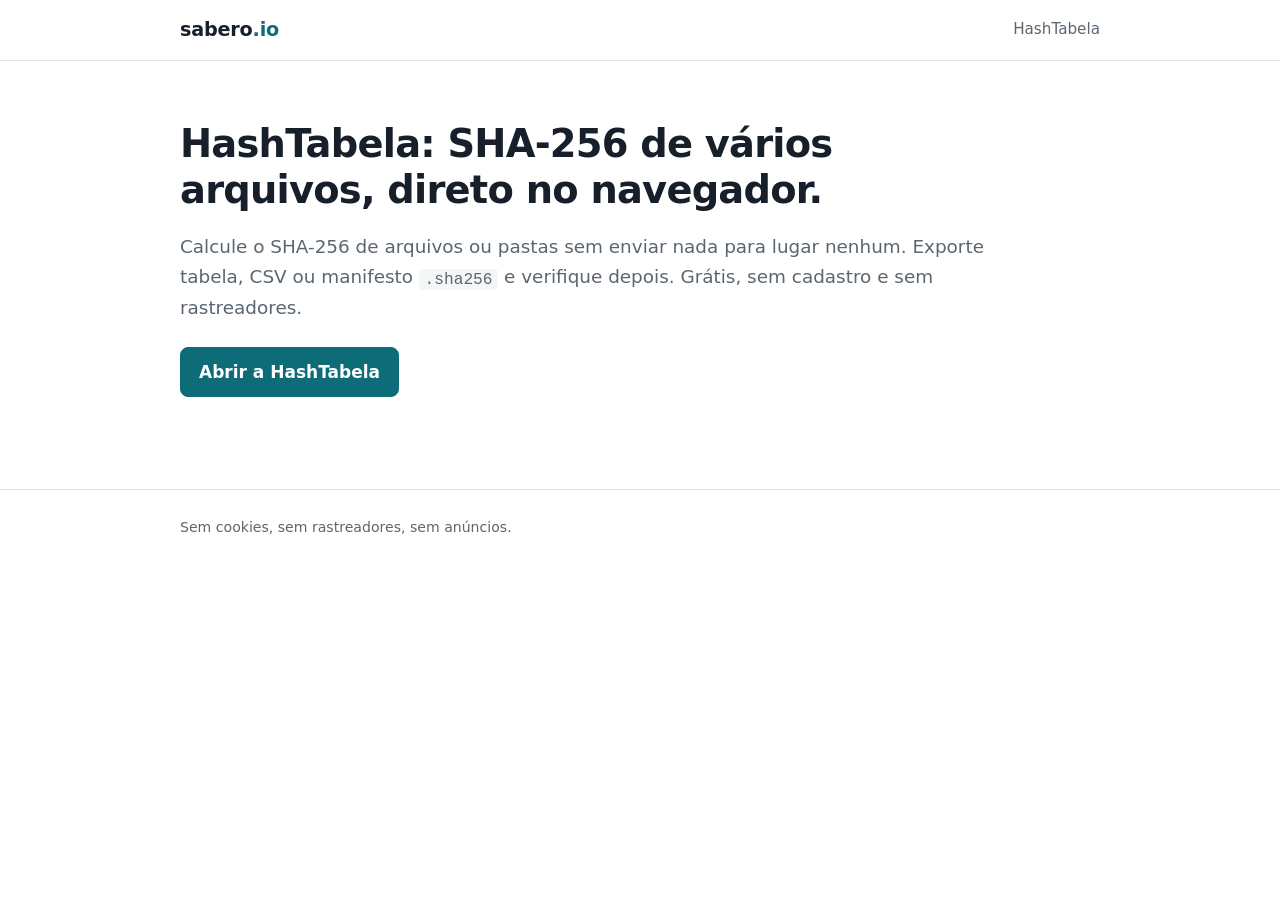
==== commit 28a53ebb: "Tira do ar conteúdo não revisado: remove /guia/, /sobre/, /artigos/ e referências pessoais Mantém só" ====
--- a/index.html
+++ b/index.html
@@ -3,21 +3,16 @@
 <head>
 <meta charset="utf-8">
 <meta name="viewport" content="width=device-width, initial-scale=1">
-<title>sabero.io: integridade de arquivos e prova digital</title>
-<meta name="description" content="Ferramenta gratuita para calcular SHA-256 no navegador, guia em PDF e artigos didáticos sobre hash, integridade de arquivos e cadeia de custódia.">
-<meta name="author" content="Fernando Menolli Neto">
+<title>sabero.io: HashTabela, SHA-256 no navegador</title>
+<meta name="description" content="Calcule o SHA-256 de vários arquivos no navegador, sem enviar nada. Grátis, sem cadastro e sem rastreadores.">
 <link rel="canonical" href="https://sabero.io/">
 <meta property="og:site_name" content="sabero.io">
 <meta property="og:locale" content="pt_BR">
 <meta property="og:type" content="website">
-<meta property="og:title" content="sabero.io: integridade de arquivos e prova digital">
-<meta property="og:description" content="Ferramenta gratuita para calcular SHA-256 no navegador, guia em PDF e artigos didáticos sobre hash, integridade de arquivos e cadeia de custódia.">
+<meta property="og:title" content="sabero.io: HashTabela, SHA-256 no navegador">
+<meta property="og:description" content="Calcule o SHA-256 de vários arquivos no navegador, sem enviar nada. Grátis, sem cadastro e sem rastreadores.">
 <meta property="og:url" content="https://sabero.io/">
-<meta property="og:image" content="https://sabero.io/assets/og.png">
-<meta property="og:image:width" content="1200">
-<meta property="og:image:height" content="630">
-<meta property="og:image:alt" content="sabero.io: integridade de arquivos e prova digital">
-<meta name="twitter:card" content="summary_large_image">
+<meta name="twitter:card" content="summary">
 <meta name="referrer" content="strict-origin-when-cross-origin">
 <link rel="icon" href="/favicon.svg" type="image/svg+xml">
 <link rel="stylesheet" href="/assets/style.css">
@@ -26,27 +21,17 @@
 <body>
 <header class="top"><div class="wrap">
 <a class="brand" href="/">sabero<span>.io</span></a>
-<nav aria-label="Principal"><a href="/hash/">HashTabela</a><a href="/guia/">Guia</a><a href="/artigos/">Artigos</a><a href="/sobre/">Sobre</a></nav>
+<nav aria-label="Principal"><a href="/hash/">HashTabela</a></nav>
 </div></header>
 <main class="wrap">
 <section class="hero">
-<h1>Integridade de arquivos e prova digital, sem mistério.</h1>
-<p class="lead">Como mostrar que um arquivo não foi alterado? Aqui você encontra uma ferramenta gratuita para calcular hashes, um guia em PDF e artigos curtos sobre SHA-256 e cadeia de custódia. Tudo em português, sem cadastro e sem rastreadores.</p>
-<p class="cta"><a class="btn pri" href="/hash/">Abrir a HashTabela</a> <a class="btn" href="/guia/">Baixar o guia (PDF)</a></p>
-</section>
-<section class="cards">
-<a class="card" href="/hash/"><h2>HashTabela</h2><p>Calcule o SHA-256 de vários arquivos no seu navegador. Nada é enviado. Exporte tabela, CSV ou manifesto <code>.sha256</code> e verifique depois.</p><span>Usar a ferramenta →</span></a>
-<a class="card" href="/guia/"><h2>Guia em PDF</h2><p>Hash e integridade de arquivos na prova digital: conceitos, comandos para cada sistema, arts. 158-A a 158-F do CPP e checklist.</p><span>Baixar grátis →</span></a>
-<a class="card" href="/artigos/"><h2>Artigos</h2><p>Textos curtos e didáticos, com fontes e com os pontos incertos marcados como tal.</p><span>Ler →</span></a>
-</section>
-<section class="prose">
-<h2>Comece por aqui</h2>
-<ul><li><a href="/artigos/o-que-e-hash-sha-256/">O que é hash e o que é SHA-256</a></li><li><a href="/artigos/como-verificar-sha256sum-certutil/">Como verificar um arquivo com sha256sum, shasum ou certutil</a></li><li><a href="/artigos/cadeia-de-custodia-cpp-158-a-158-f/">Cadeia de custódia no CPP: arts. 158-A a 158-F</a></li><li><a href="/artigos/lei-13964-2019-cadeia-de-custodia/">Lei 13.964/2019: o que ela trouxe para a prova e o que ainda é incerto</a></li><li><a href="/artigos/boas-praticas-integridade-de-arquivos/">Boas práticas de integridade de arquivos</a></li></ul>
+<h1>HashTabela: SHA-256 de vários arquivos, direto no navegador.</h1>
+<p class="lead">Calcule o SHA-256 de arquivos ou pastas sem enviar nada para lugar nenhum. Exporte tabela, CSV ou manifesto <code>.sha256</code> e verifique depois. Grátis, sem cadastro e sem rastreadores.</p>
+<p class="cta"><a class="btn pri" href="/hash/">Abrir a HashTabela</a></p>
 </section>
 </main>
 <footer class="foot"><div class="wrap">
-<p>Conteúdo educativo e genérico; não é orientação jurídica nem substitui perito, advogado ou as normas do órgão competente. Perfil pessoal: não fala por nenhuma instituição.</p>
-<p>Sem cookies, sem rastreadores, sem anúncios. · <a href="/sobre/">Sobre</a> · <a href="https://github.com/fernandomenolli/hashtabela">Código-fonte</a></p>
+<p>Sem cookies, sem rastreadores, sem anúncios.</p>
 </div></footer>
 </body>
 </html>
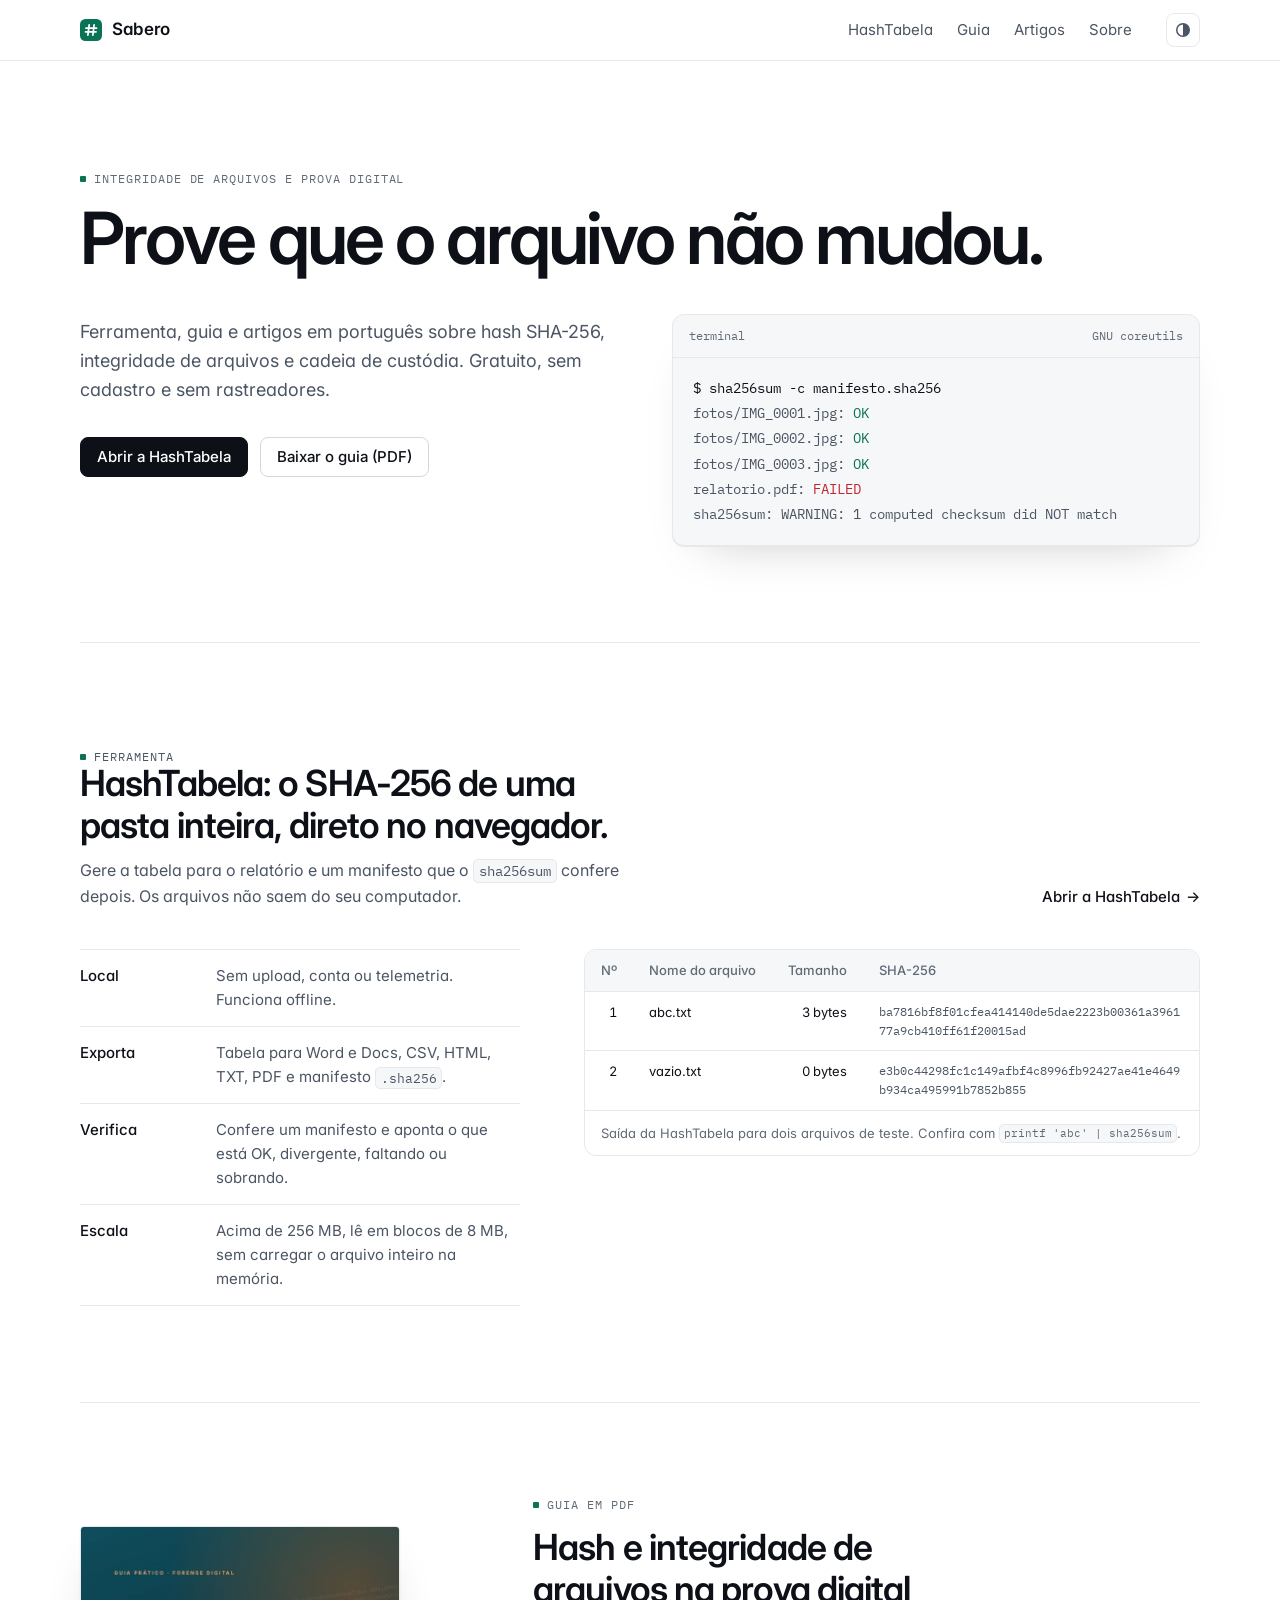
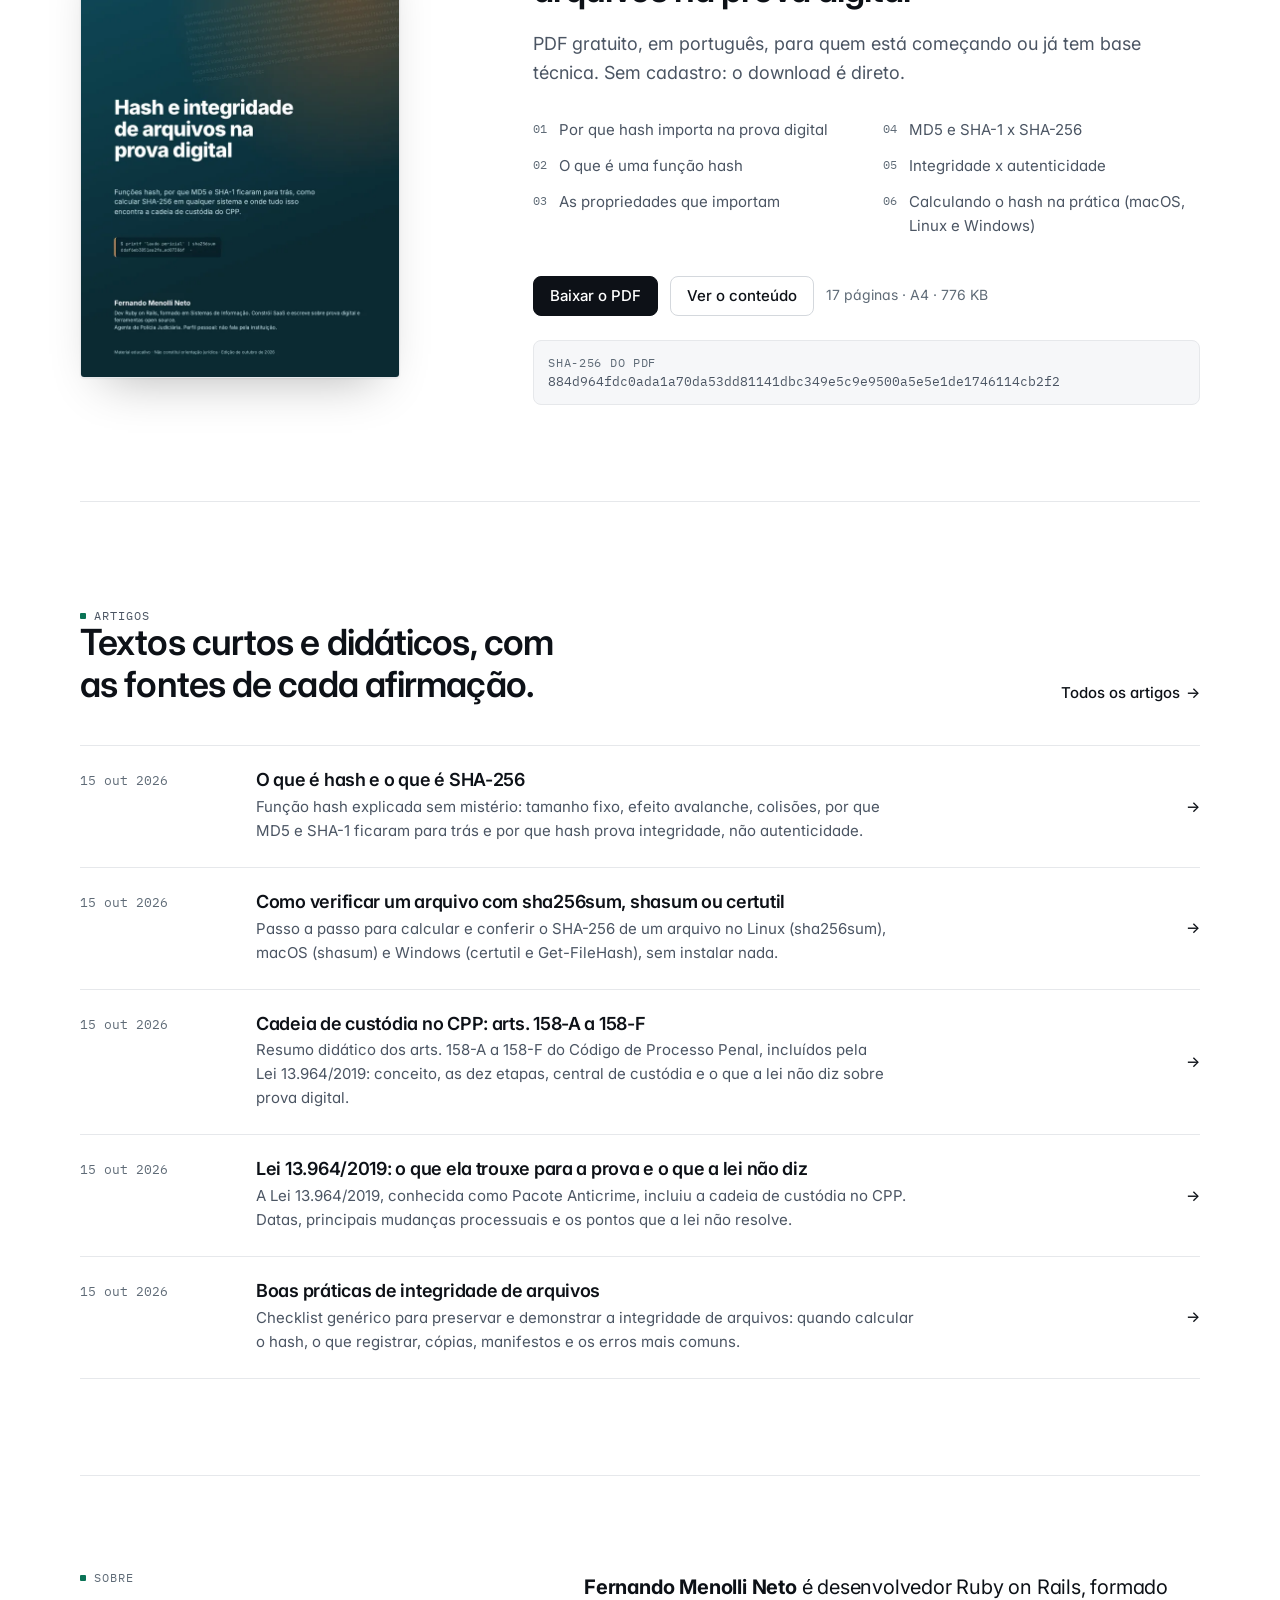
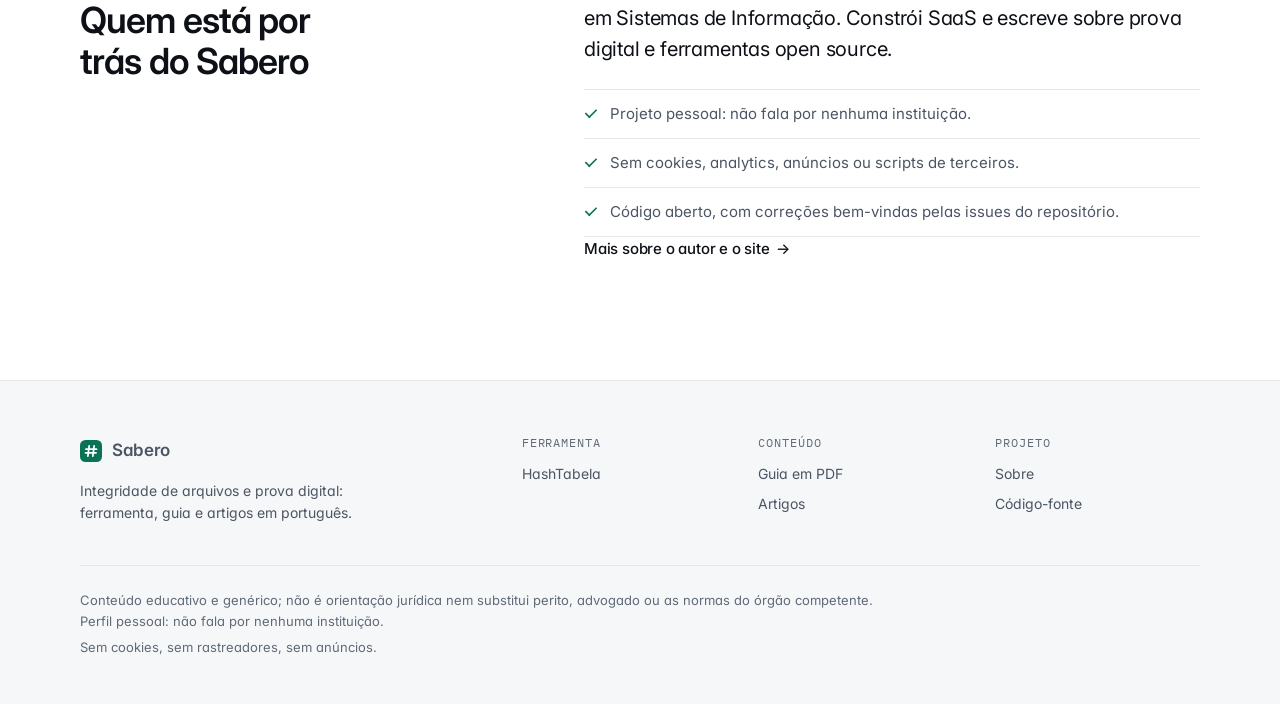
==== commit c8f676de: "Redesign do Sabero: design system único, conteúdo aprovado e /hash/ no novo visual - Identidade Sabe" ====
--- a/index.html
+++ b/index.html
@@ -3,35 +3,126 @@
 <head>
 <meta charset="utf-8">
 <meta name="viewport" content="width=device-width, initial-scale=1">
-<title>sabero.io: HashTabela, SHA-256 no navegador</title>
-<meta name="description" content="Calcule o SHA-256 de vários arquivos no navegador, sem enviar nada. Grátis, sem cadastro e sem rastreadores.">
+<title>Sabero · Integridade de arquivos e prova digital</title>
+<meta name="description" content="Ferramenta gratuita para calcular SHA-256 no navegador, guia em PDF e artigos didáticos sobre hash, integridade de arquivos e cadeia de custódia.">
+<meta name="author" content="Fernando Menolli Neto">
 <link rel="canonical" href="https://sabero.io/">
-<meta property="og:site_name" content="sabero.io">
+<meta name="theme-color" content="#ffffff" media="(prefers-color-scheme: light)">
+<meta name="theme-color" content="#0b0d10" media="(prefers-color-scheme: dark)">
+<meta property="og:site_name" content="Sabero">
 <meta property="og:locale" content="pt_BR">
 <meta property="og:type" content="website">
-<meta property="og:title" content="sabero.io: HashTabela, SHA-256 no navegador">
-<meta property="og:description" content="Calcule o SHA-256 de vários arquivos no navegador, sem enviar nada. Grátis, sem cadastro e sem rastreadores.">
+<meta property="og:title" content="Sabero · Integridade de arquivos e prova digital">
+<meta property="og:description" content="Ferramenta gratuita para calcular SHA-256 no navegador, guia em PDF e artigos didáticos sobre hash, integridade de arquivos e cadeia de custódia.">
 <meta property="og:url" content="https://sabero.io/">
-<meta name="twitter:card" content="summary">
+<meta property="og:image" content="https://sabero.io/assets/og.png">
+<meta property="og:image:width" content="1200">
+<meta property="og:image:height" content="630">
+<meta property="og:image:alt" content="Sabero: integridade de arquivos e prova digital">
+<meta name="twitter:card" content="summary_large_image">
 <meta name="referrer" content="strict-origin-when-cross-origin">
 <link rel="icon" href="/favicon.svg" type="image/svg+xml">
+<link rel="apple-touch-icon" href="/assets/apple-touch-icon.png">
+<link rel="preload" href="/assets/fonts/inter.woff2" as="font" type="font/woff2" crossorigin>
 <link rel="stylesheet" href="/assets/style.css">
-<script type="application/ld+json">{"@context": "https://schema.org", "@type": "WebSite", "name": "sabero.io", "url": "https://sabero.io/", "inLanguage": "pt-BR"}</script>
+<script>try{var t=localStorage.getItem("theme");if(t)document.documentElement.dataset.theme=t}catch(e){}</script>
+<script type="application/ld+json">{"@context": "https://schema.org", "@type": "WebSite", "name": "Sabero", "url": "https://sabero.io/", "inLanguage": "pt-BR"}</script>
 </head>
 <body>
-<header class="top"><div class="wrap">
-<a class="brand" href="/">sabero<span>.io</span></a>
-<nav aria-label="Principal"><a href="/hash/">HashTabela</a></nav>
+<a class="skip" href="#main">Pular para o conteúdo</a>
+<header class="hd"><div class="wrap">
+<a class="brand" href="/" aria-label="Sabero, página inicial"><svg width="22" height="22" viewBox="0 0 24 24" aria-hidden="true"><rect width="24" height="24" rx="6" fill="var(--acc)"/><path d="M10 6.5 8.6 17.5M15.4 6.5 14 17.5M6.5 10h11.5M6 14h11.5" stroke="var(--bg)" stroke-width="1.9" stroke-linecap="round"/></svg>Sabero</a>
+<nav class="nav" aria-label="Principal"><a href="/hash/">HashTabela</a><a href="/guia/">Guia</a><a href="/artigos/">Artigos</a><a href="/sobre/">Sobre</a></nav>
+<button class="theme" type="button" aria-label="Alternar tema claro ou escuro" title="Alternar tema"><svg width="16" height="16" viewBox="0 0 16 16" aria-hidden="true"><circle cx="8" cy="8" r="6.25" fill="none" stroke="currentColor" stroke-width="1.5"/><path d="M8 1.75a6.25 6.25 0 0 1 0 12.5z" fill="currentColor"/></svg></button>
 </div></header>
-<main class="wrap">
+<main id="main" class="wrap">
 <section class="hero">
-<h1>HashTabela: SHA-256 de vários arquivos, direto no navegador.</h1>
-<p class="lead">Calcule o SHA-256 de arquivos ou pastas sem enviar nada para lugar nenhum. Exporte tabela, CSV ou manifesto <code>.sha256</code> e verifique depois. Grátis, sem cadastro e sem rastreadores.</p>
-<p class="cta"><a class="btn pri" href="/hash/">Abrir a HashTabela</a></p>
+<div class="hero-h">
+<p class="eyebrow">Integridade de arquivos e prova digital</p>
+<h1>Prove que o arquivo não mudou.</h1>
+</div>
+<div>
+<p class="lead">Ferramenta, guia e artigos em português sobre hash SHA-256, integridade de arquivos e cadeia de custódia. Gratuito, sem cadastro e sem rastreadores.</p>
+<p class="cta"><a class="btn pri" href="/hash/">Abrir a HashTabela</a><a class="btn" href="/guia/">Baixar o guia (PDF)</a></p>
+</div>
+<div class="term" role="img" aria-label="Exemplo de terminal: sha256sum confere um manifesto e aponta um arquivo alterado">
+<div class="term-hd" aria-hidden="true"><span>terminal</span><span>GNU coreutils</span></div>
+<pre aria-hidden="true"><span class="c">$ sha256sum -c manifesto.sha256</span>
+fotos/IMG_0001.jpg: <span class="ok">OK</span>
+fotos/IMG_0002.jpg: <span class="ok">OK</span>
+fotos/IMG_0003.jpg: <span class="ok">OK</span>
+relatorio.pdf: <span class="bad">FAILED</span>
+sha256sum: WARNING: 1 computed checksum did NOT match</pre>
+</div>
+</section>
+
+<section class="sec" aria-labelledby="s-tool">
+<div class="sec-hd"><div><p class="eyebrow">Ferramenta</p><h2 id="s-tool">HashTabela: o SHA-256 de uma pasta inteira, direto no navegador.</h2>
+<p>Gere a tabela para o relatório e um manifesto que o <code>sha256sum</code> confere depois. Os arquivos não saem do seu computador.</p></div>
+<a class="arrow" href="/hash/">Abrir a HashTabela</a></div>
+<div class="split">
+<ul class="facts">
+<li><b>Local</b><span>Sem upload, conta ou telemetria. Funciona offline.</span></li>
+<li><b>Exporta</b><span>Tabela para Word e Docs, CSV, HTML, TXT, PDF e manifesto <code>.sha256</code>.</span></li>
+<li><b>Verifica</b><span>Confere um manifesto e aponta o que está OK, divergente, faltando ou sobrando.</span></li>
+<li><b>Escala</b><span>Acima de 256 MB, lê em blocos de 8 MB, sem carregar o arquivo inteiro na memória.</span></li>
+</ul>
+<figure class="figure">
+<table class="sheet"><thead><tr><th class="num">Nº</th><th>Nome do arquivo</th><th class="num opt">Tamanho</th><th>SHA-256</th></tr></thead>
+<tbody><tr><td class="num">1</td><td>abc.txt</td><td class="num opt">3 bytes</td><td class="mono">ba7816bf8f01cfea414140de5dae2223b00361a396177a9cb410ff61f20015ad</td></tr>
+<tr><td class="num">2</td><td>vazio.txt</td><td class="num opt">0 bytes</td><td class="mono">e3b0c44298fc1c149afbf4c8996fb92427ae41e4649b934ca495991b7852b855</td></tr></tbody></table>
+<figcaption>Saída da HashTabela para dois arquivos de teste. Confira com <code>printf 'abc' | sha256sum</code>.</figcaption>
+</figure>
+</div>
+</section>
+
+<section class="sec" aria-labelledby="s-guia">
+<div class="guide">
+<a href="/guia/" tabindex="-1" aria-hidden="true"><img class="cover" src="/assets/guia-capa.webp" width="640" height="906" alt="Capa do guia: Hash e integridade de arquivos na prova digital" loading="lazy"></a>
+<div>
+<p class="eyebrow">Guia em PDF</p>
+<h2 id="s-guia" class="h2">Hash e integridade de arquivos na prova digital</h2>
+<p class="lead">PDF gratuito, em português, para quem está começando ou já tem base técnica. Sem cadastro: o download é direto.</p>
+<ol class="toc"><li>Por que hash importa na prova digital</li><li>O que é uma função hash</li><li>As propriedades que importam</li><li>MD5 e SHA-1 x SHA-256</li><li>Integridade x autenticidade</li><li>Calculando o hash na prática (macOS, Linux e Windows)</li></ol>
+<p class="cta"><a class="btn pri" href="/guia/guia-hash-integridade.pdf" download>Baixar o PDF</a><a class="btn" href="/guia/">Ver o conteúdo</a><span class="note">17 páginas · A4 · 776 KB</span></p>
+<code class="hash"><b>SHA-256 do PDF</b>884d964fdc0ada1a70da53dd81141dbc349e5c9e9500a5e5e1de1746114cb2f2</code>
+</div>
+</div>
+</section>
+
+<section class="sec" aria-labelledby="s-art">
+<div class="sec-hd"><div><p class="eyebrow">Artigos</p><h2 id="s-art">Textos curtos e didáticos, com as fontes de cada afirmação.</h2></div>
+<a class="arrow" href="/artigos/">Todos os artigos</a></div>
+<ul class="posts"><li><a href="/artigos/o-que-e-hash-sha-256/"><time datetime="2026-10-15">15 out 2026</time><h3>O que é hash e o que é SHA-256</h3><p>Função hash explicada sem mistério: tamanho fixo, efeito avalanche, colisões, por que MD5 e SHA-1 ficaram para trás e por que hash prova integridade, não autenticidade.</p><span class="arrow" aria-hidden="true"></span></a></li><li><a href="/artigos/como-verificar-sha256sum-certutil/"><time datetime="2026-10-15">15 out 2026</time><h3>Como verificar um arquivo com sha256sum, shasum ou certutil</h3><p>Passo a passo para calcular e conferir o SHA-256 de um arquivo no Linux (sha256sum), macOS (shasum) e Windows (certutil e Get-FileHash), sem instalar nada.</p><span class="arrow" aria-hidden="true"></span></a></li><li><a href="/artigos/cadeia-de-custodia-cpp-158-a-158-f/"><time datetime="2026-10-15">15 out 2026</time><h3>Cadeia de custódia no CPP: arts. 158-A a 158-F</h3><p>Resumo didático dos arts. 158-A a 158-F do Código de Processo Penal, incluídos pela Lei 13.964/2019: conceito, as dez etapas, central de custódia e o que a lei não diz sobre prova digital.</p><span class="arrow" aria-hidden="true"></span></a></li><li><a href="/artigos/lei-13964-2019-cadeia-de-custodia/"><time datetime="2026-10-15">15 out 2026</time><h3>Lei 13.964/2019: o que ela trouxe para a prova e o que a lei não diz</h3><p>A Lei 13.964/2019, conhecida como Pacote Anticrime, incluiu a cadeia de custódia no CPP. Datas, principais mudanças processuais e os pontos que a lei não resolve.</p><span class="arrow" aria-hidden="true"></span></a></li><li><a href="/artigos/boas-praticas-integridade-de-arquivos/"><time datetime="2026-10-15">15 out 2026</time><h3>Boas práticas de integridade de arquivos</h3><p>Checklist genérico para preservar e demonstrar a integridade de arquivos: quando calcular o hash, o que registrar, cópias, manifestos e os erros mais comuns.</p><span class="arrow" aria-hidden="true"></span></a></li></ul>
+</section>
+
+<section class="sec" aria-labelledby="s-sobre">
+<div class="split">
+<div class="about-h"><p class="eyebrow">Sobre</p><h2 id="s-sobre">Quem está por trás do Sabero</h2></div>
+<div class="about">
+<p><strong>Fernando Menolli Neto</strong> é desenvolvedor Ruby on Rails, formado em Sistemas de Informação. Constrói SaaS e escreve sobre prova digital e ferramentas open source.</p>
+<ul class="checks">
+<li>Projeto pessoal: não fala por nenhuma instituição.</li>
+<li>Sem cookies, analytics, anúncios ou scripts de terceiros.</li>
+<li>Código aberto, com correções bem-vindas pelas issues do repositório.</li>
+</ul>
+<p class="cta"><a class="arrow" href="/sobre/">Mais sobre o autor e o site</a></p>
+</div>
+</div>
 </section>
 </main>
-<footer class="foot"><div class="wrap">
+<footer class="ft"><div class="wrap">
+<div class="ft-top">
+<div><a class="brand" href="/"><svg width="22" height="22" viewBox="0 0 24 24" aria-hidden="true"><rect width="24" height="24" rx="6" fill="var(--acc)"/><path d="M10 6.5 8.6 17.5M15.4 6.5 14 17.5M6.5 10h11.5M6 14h11.5" stroke="var(--bg)" stroke-width="1.9" stroke-linecap="round"/></svg>Sabero</a><p>Integridade de arquivos e prova digital: ferramenta, guia e artigos em português.</p></div>
+<div><h2>Ferramenta</h2><ul><li><a href="/hash/">HashTabela</a></li></ul></div>
+<div><h2>Conteúdo</h2><ul><li><a href="/guia/">Guia em PDF</a></li><li><a href="/artigos/">Artigos</a></li></ul></div>
+<div><h2>Projeto</h2><ul><li><a href="/sobre/">Sobre</a></li><li><a href="https://github.com/fernandomenolli/hashtabela">Código-fonte</a></li></ul></div>
+</div>
+<div class="ft-legal">
+<p>Conteúdo educativo e genérico; não é orientação jurídica nem substitui perito, advogado ou as normas do órgão competente. Perfil pessoal: não fala por nenhuma instituição.</p>
 <p>Sem cookies, sem rastreadores, sem anúncios.</p>
+</div>
 </div></footer>
+<script>document.querySelector(".theme").onclick=function(){var d=document.documentElement,k=d.dataset.theme,n=(k?k=="dark":matchMedia("(prefers-color-scheme: dark)").matches)?"light":"dark";d.dataset.theme=n;try{localStorage.setItem("theme",n)}catch(e){}}</script>
 </body>
 </html>
--- a/assets/style.css
+++ b/assets/style.css
@@ -1,43 +1,215 @@
-:root{--fg:#17202a;--muted:#5b6670;--bd:#dde3e8;--bg:#fff;--soft:#f4f7f8;--acc:#0e6b78;--acc2:#0a4f59;--warn:#9a5b00;--code:#0f1b22;--codefg:#e6edf3}
-@media (prefers-color-scheme:dark){:root{--fg:#e6edf3;--muted:#9aa7b2;--bd:#2a353d;--bg:#0f161b;--soft:#162027;--acc:#4fb3c0;--acc2:#7cd0db;--warn:#e0a84a;--code:#0a1014}}
-*{box-sizing:border-box}
-html{-webkit-text-size-adjust:100%}
-body{margin:0;font:17px/1.65 system-ui,-apple-system,"Segoe UI",Roboto,"Helvetica Neue",sans-serif;color:var(--fg);background:var(--bg)}
-.wrap{max-width:960px;margin:0 auto;padding:0 20px}
-a{color:var(--acc)}a:hover{color:var(--acc2)}
-a:focus-visible{outline:3px solid var(--acc);outline-offset:2px;border-radius:3px}
-.top{border-bottom:1px solid var(--bd)}
-.top .wrap{display:flex;flex-wrap:wrap;align-items:center;justify-content:space-between;gap:8px 20px;padding-top:14px;padding-bottom:14px}
-.brand{font-weight:800;font-size:1.2rem;color:var(--fg);text-decoration:none;letter-spacing:-.01em}.brand span{color:var(--acc)}
-nav{display:flex;flex-wrap:wrap;gap:4px 18px}
-nav a{color:var(--muted);text-decoration:none;font-size:.95rem}nav a:hover,nav a[aria-current]{color:var(--fg)}nav a[aria-current]{font-weight:600}
-main.wrap{padding-top:36px;padding-bottom:56px}
-h1{font-size:clamp(1.7rem,4vw,2.4rem);line-height:1.2;letter-spacing:-.02em;margin:0 0 .5em}
-h2{font-size:1.3rem;line-height:1.3;margin:1.8em 0 .5em}
-.lead{font-size:1.15rem;color:var(--muted);max-width:46em}
-.hero{padding:24px 0 12px}.hero h1{max-width:18em}
-.cta{display:flex;flex-wrap:wrap;gap:12px;align-items:center;margin:24px 0}
-.btn{display:inline-block;padding:10px 18px;border:1px solid var(--bd);border-radius:8px;text-decoration:none;color:var(--fg);font-weight:600;background:var(--soft)}
-.btn.pri{background:var(--acc);border-color:var(--acc);color:#fff}
-@media (prefers-color-scheme:dark){.btn.pri{color:#06191c}}
-.btn:hover{border-color:var(--acc)}.btn.pri:hover{background:var(--acc2);color:#fff}
-.cards{display:grid;grid-template-columns:repeat(auto-fit,minmax(250px,1fr));gap:16px;margin:28px 0}
-.card{display:flex;flex-direction:column;border:1px solid var(--bd);border-radius:12px;padding:20px;text-decoration:none;color:var(--fg);background:var(--bg)}
-.card:hover{border-color:var(--acc)}.card h2{margin:0 0 .4em;font-size:1.15rem}.card p{margin:0 0 1em;color:var(--muted);flex:1}.card span{color:var(--acc);font-weight:600}
-.prose{max-width:720px}
-.prose li{margin:.3em 0}
-.crumb{margin:0 0 .5em;font-size:.95rem}
-.meta,.note{color:var(--muted);font-size:.9rem}
-code{font-family:ui-monospace,SFMono-Regular,Menlo,Consolas,"Liberation Mono",monospace;font-size:.88em;background:var(--soft);padding:.1em .35em;border-radius:4px}
-pre{background:var(--code);color:var(--codefg);padding:14px 16px;border-radius:8px;overflow-x:auto;line-height:1.5}
-pre code{background:none;padding:0;color:inherit;font-size:.85rem;word-break:break-all;white-space:pre-wrap}
-blockquote{margin:1em 0;padding:.6em 1em;border-left:4px solid var(--acc);background:var(--soft);font-family:Georgia,"Times New Roman",serif}
-.box{border:1px solid var(--bd);border-left:4px solid var(--warn);border-radius:8px;padding:4px 16px;background:var(--soft);margin:1.2em 0}
-.unc{display:inline-block;font-size:.7rem;font-weight:700;letter-spacing:.04em;color:var(--warn);border:1px solid currentColor;border-radius:4px;padding:0 .4em;vertical-align:.1em;white-space:nowrap}
-table{border-collapse:collapse;width:100%;font-size:.95rem;margin:1em 0;display:block;overflow-x:auto}
-th,td{border:1px solid var(--bd);padding:8px 10px;text-align:left;vertical-align:top}th{background:var(--soft)}
-.list{list-style:none;padding:0;margin:24px 0;max-width:720px}
-.list li{padding:16px 0;border-bottom:1px solid var(--bd)}.list li:first-child{border-top:1px solid var(--bd)}
-.list a{display:block;text-decoration:none;font-size:1.1rem}.list span{display:block;color:var(--muted);font-size:.95rem;margin-top:4px}
-.src{font-size:.92rem;color:var(--muted)}
-.foot{border-top:1px solid var(--bd);color:var(--muted);font-size:.88rem}.foot .wrap{padding-top:20px;padding-bottom:28px}.foot p{margin:.4em 0;max-width:60em}
+/* Sabero · design system. /hash/ embute uma cópia deste arquivo (precisa funcionar offline). */
+@font-face{font-family:Inter;src:url(/assets/fonts/inter.woff2) format("woff2");font-weight:100 900;font-style:normal;font-display:swap}
+@font-face{font-family:Inter;src:url(/assets/fonts/inter-italic.woff2) format("woff2");font-weight:100 900;font-style:italic;font-display:swap}
+@font-face{font-family:"Plex Mono";src:url(/assets/fonts/plex-mono.woff2) format("woff2");font-weight:400;font-display:swap}
+
+:root{
+ color-scheme:light dark;
+ --bg:light-dark(#fff,#0b0d10);
+ --bg-2:light-dark(#f6f7f9,#12151a);
+ --line:light-dark(#e6e8eb,#1f242b);
+ --line-2:light-dark(#d4d8dd,#2c333b);
+ --field:light-dark(#868f99,#59636e);
+ --fg:light-dark(#0d1117,#e8ebef);
+ --fg-2:light-dark(#4b5563,#a3adb8);
+ --fg-3:light-dark(#5f6b77,#8b95a1);
+ --acc:light-dark(#0a7356,#3ccf91);
+ --acc-bg:light-dark(#e8f5ef,#0f2a20);
+ --bad:light-dark(#c0262d,#ff7b7b);
+ --warn:light-dark(#8f5300,#e3a73f);
+ --sans:Inter,ui-sans-serif,system-ui,-apple-system,"Segoe UI",Roboto,sans-serif;
+ --mono:"Plex Mono",ui-monospace,SFMono-Regular,Menlo,Consolas,monospace;
+ --r:10px;
+ --gut:clamp(20px,4vw,40px);
+ --ease:cubic-bezier(.2,.7,.2,1);
+}
+:root[data-theme=light]{color-scheme:light}
+:root[data-theme=dark]{color-scheme:dark}
+
+*,*::before,*::after{box-sizing:border-box}
+html{-webkit-text-size-adjust:100%;scroll-padding-top:80px}
+body{margin:0;background:var(--bg);color:var(--fg);font:400 16px/1.6 var(--sans);font-feature-settings:"cv11";-webkit-font-smoothing:antialiased;text-rendering:optimizeLegibility}
+img{max-width:100%;height:auto;display:block}
+a{color:inherit;text-decoration-color:var(--line-2);text-underline-offset:3px;text-decoration-thickness:1px;transition:color .15s,text-decoration-color .15s}
+a:hover{text-decoration-color:currentColor}
+:focus-visible{outline:2px solid var(--acc);outline-offset:3px;border-radius:4px}
+::selection{background:var(--acc-bg)}
+code,pre,kbd,.mono{font-family:var(--mono)}
+h1,h2,h3{font-weight:600;letter-spacing:-.025em;line-height:1.15;margin:0;text-wrap:balance}
+p{text-wrap:pretty}
+.vh{position:absolute;width:1px;height:1px;overflow:hidden;clip:rect(0 0 0 0);white-space:nowrap}
+.skip{position:absolute;left:var(--gut);top:-48px;z-index:20;padding:8px 12px;background:var(--fg);color:var(--bg);border-radius:6px}
+.skip:focus{top:12px}
+
+.wrap{max-width:1200px;margin:0 auto;padding:0 var(--gut)}
+
+/* ---- Cabeçalho ---- */
+.hd{position:sticky;top:0;z-index:10;background:color-mix(in srgb,var(--bg) 86%,transparent);backdrop-filter:saturate(1.4) blur(12px);-webkit-backdrop-filter:saturate(1.4) blur(12px);border-bottom:1px solid var(--line)}
+.hd .wrap{display:flex;align-items:center;gap:24px;height:60px}
+.brand{display:inline-flex;align-items:center;gap:10px;font-weight:600;font-size:1.0625rem;letter-spacing:-.02em;text-decoration:none;margin-right:auto}
+.brand svg{flex:none}
+.nav{display:flex;gap:4px}
+.nav a{padding:6px 10px;border-radius:6px;color:var(--fg-2);font-size:.9375rem;text-decoration:none}
+.nav a:hover{color:var(--fg);background:var(--bg-2)}
+.nav a[aria-current]{color:var(--fg);font-weight:500}
+.theme{display:grid;place-items:center;width:34px;height:34px;padding:0;border:1px solid var(--line);border-radius:8px;background:none;color:var(--fg-2);cursor:pointer;transition:color .15s,border-color .15s}
+.theme:hover{color:var(--fg);border-color:var(--line-2)}
+@media (max-width:640px){
+ .hd .wrap{flex-wrap:wrap;height:auto;gap:0 12px;padding-top:10px}
+ .nav{order:3;width:100%;margin:6px -10px 0;padding-bottom:6px;overflow-x:auto}
+}
+
+/* ---- Tipografia de apoio ---- */
+.eyebrow{display:flex;align-items:center;gap:8px;margin:0 0 16px;font:400 .75rem/1 var(--mono);letter-spacing:.08em;text-transform:uppercase;color:var(--fg-3)}
+.eyebrow::before{content:"";width:6px;height:6px;border-radius:1px;background:var(--acc)}
+.lead{font-size:1.125rem;line-height:1.6;color:var(--fg-2);margin:20px 0 0;max-width:38em}
+.note,.meta{color:var(--fg-3);font-size:.875rem}
+
+/* ---- Botões ---- */
+.btn{display:inline-flex;align-items:center;gap:8px;height:40px;padding:0 16px;border:1px solid var(--line-2);border-radius:8px;background:var(--bg);color:var(--fg);font:500 .9375rem/1 var(--sans);text-decoration:none;cursor:pointer;transition:background .15s,border-color .15s,transform .15s var(--ease)}
+.btn:hover{border-color:var(--field);background:var(--bg-2)}
+.btn.pri{background:var(--fg);border-color:var(--fg);color:var(--bg)}
+.btn.pri:hover{background:color-mix(in srgb,var(--fg) 86%,var(--bg))}
+.btn:active{transform:translateY(1px)}
+.cta{display:flex;flex-wrap:wrap;align-items:center;gap:12px;margin:32px 0 0}
+.arrow{display:inline-flex;align-items:center;gap:6px;font-weight:500;font-size:.9375rem;text-decoration:none;color:var(--fg)}
+.arrow::after{content:"→";transition:transform .2s var(--ease)}
+.arrow:hover::after,a:hover>.arrow::after{transform:translateX(3px)}
+
+/* ---- Seções da home ---- */
+.hero{display:grid;gap:40px 64px;align-items:start;padding-block:clamp(56px,9vw,112px) clamp(56px,8vw,96px)}
+.hero h1{font-size:clamp(2.5rem,1.2rem + 4.6vw,4.5rem);letter-spacing:-.04em;line-height:1.02}
+.sec{padding-block:clamp(56px,8vw,96px);border-top:1px solid var(--line)}
+.sec-hd{display:flex;flex-wrap:wrap;align-items:end;justify-content:space-between;gap:16px 32px;margin-bottom:40px}
+.sec-hd h2,.h2{font-size:clamp(1.625rem,1.1rem + 1.8vw,2.25rem);max-width:22em}
+.sec-hd p{margin:12px 0 0;color:var(--fg-2);max-width:36em}
+.split{display:grid;gap:40px}
+@media (min-width:960px){
+ .hero{grid-template-columns:minmax(0,1fr) minmax(0,1fr)}
+ .hero-h{grid-column:1/-1}
+ .hero .lead{margin-top:4px}
+ .split{grid-template-columns:minmax(0,5fr) minmax(0,7fr);gap:64px;align-items:start}
+}
+
+/* Painel de terminal */
+.term{border:1px solid var(--line);border-radius:12px;background:var(--bg-2);overflow:hidden;font:400 .875rem/1.8 var(--mono);box-shadow:0 1px 0 var(--line),0 24px 48px -32px rgb(0 0 0/.25)}
+.term-hd{display:flex;justify-content:space-between;gap:12px;padding:10px 16px;border-bottom:1px solid var(--line);color:var(--fg-3);font-size:.75rem}
+.term pre{margin:0;padding:18px 20px;white-space:pre-wrap;overflow-wrap:anywhere;color:var(--fg-2)}
+.term .c{color:var(--fg)}
+.term .ok{color:var(--acc)}
+.term .bad{color:var(--bad)}
+
+/* Ferramenta */
+.facts{display:grid;gap:0;margin:0;padding:0;list-style:none;border-top:1px solid var(--line)}
+.facts li{display:grid;grid-template-columns:7.5rem 1fr;gap:16px;padding:14px 0;border-bottom:1px solid var(--line);font-size:.9375rem;color:var(--fg-2)}
+.facts b{font-weight:500;color:var(--fg)}
+.figure{margin:0;border:1px solid var(--line);border-radius:12px;background:var(--bg);overflow:hidden}
+.figure figcaption{padding:12px 16px;border-top:1px solid var(--line);font-size:.8125rem;color:var(--fg-3)}
+.sheet{width:100%;border-collapse:collapse;font-size:.8125rem}
+.sheet th{white-space:nowrap;font-weight:500;color:var(--fg-3);text-align:left;background:var(--bg-2)}
+.sheet th,.sheet td{padding:10px 16px;border-bottom:1px solid var(--line);vertical-align:top}
+.sheet tr:last-child td{border-bottom:0}
+.sheet td.mono{font-size:.75rem;word-break:break-all;color:var(--fg-2)}
+.sheet .num{text-align:right;white-space:nowrap;font-variant-numeric:tabular-nums}
+@media (max-width:560px){.sheet .opt{display:none}}
+
+/* Guia em destaque */
+.guide{display:grid;gap:40px;align-items:center}
+.cover{justify-self:center;width:min(100%,320px);border:1px solid var(--line);border-radius:4px;box-shadow:0 1px 2px rgb(0 0 0/.06),0 24px 48px -24px rgb(0 0 0/.3);transition:transform .3s var(--ease)}
+a:hover>.cover{transform:translateY(-3px)}
+@media (min-width:860px){.guide{grid-template-columns:minmax(0,4fr) minmax(0,7fr);gap:72px}}
+.toc{columns:2 16rem;column-gap:32px;margin:24px 0 0;padding:0;list-style:none;counter-reset:t;font-size:.9375rem;color:var(--fg-2)}
+.toc li{counter-increment:t;break-inside:avoid;padding:6px 0;display:flex;gap:12px}
+.toc li::before{content:counter(t,decimal-leading-zero);font:400 .75rem/1.9 var(--mono);color:var(--fg-3)}
+.hash{display:block;margin:24px 0 0;padding:12px 14px;border:1px solid var(--line);border-radius:8px;background:var(--bg-2);font:400 .8125rem/1.6 var(--mono);word-break:break-all;color:var(--fg-2)}
+.hash b{display:block;font-weight:400;color:var(--fg-3);font-size:.75rem;letter-spacing:.06em;text-transform:uppercase}
+
+/* Lista de artigos (home e /artigos/) */
+.posts{margin:0;padding:0;list-style:none;border-top:1px solid var(--line)}
+.posts li{border-bottom:1px solid var(--line)}
+.posts a{display:grid;gap:4px 32px;padding:24px 0;text-decoration:none}
+.posts time{font:400 .8125rem/1.7 var(--mono);color:var(--fg-3)}
+.posts h3{font-size:1.125rem;letter-spacing:-.015em;transition:color .15s}
+.posts p{margin:0;color:var(--fg-2);font-size:.9375rem;max-width:44em}
+.posts a:hover h3{color:var(--acc)}
+.posts a>.arrow{display:none}
+@media (min-width:860px){.posts a{grid-template-columns:9rem 1fr auto}.posts a>.arrow{display:inline-flex;grid-row:1/3;grid-column:3;align-self:center}.posts time{grid-row:1/3}}
+
+/* Sobre curto */
+.about-h h2{font-size:clamp(1.625rem,1.1rem + 1.8vw,2.25rem)}
+.about p{font-size:1.25rem;line-height:1.55;letter-spacing:-.01em;margin:0 0 24px;max-width:30em}
+.checks{margin:0;padding:0;list-style:none;font-size:.9375rem;color:var(--fg-2)}
+.checks li{display:flex;gap:12px;padding:12px 0;border-bottom:1px solid var(--line)}
+.checks li:first-child{border-top:1px solid var(--line)}
+.checks li::before{content:"";flex:none;width:14px;height:8px;margin-top:6px;border:solid var(--acc);border-width:0 0 2px 2px;transform:rotate(-45deg) scale(.8)}
+
+/* ---- Páginas de conteúdo ---- */
+.page{padding-block:clamp(48px,7vw,88px) clamp(64px,9vw,112px)}
+.prose{max-width:43rem;margin:0 auto;font-size:1.0625rem;line-height:1.7}
+.prose>h1{font-size:clamp(2rem,1.3rem + 2.6vw,3rem);letter-spacing:-.035em;line-height:1.08;margin:0 0 4px}
+.prose>.lead{margin:20px 0 0;font-size:1.1875rem}
+.prose>.cta{margin:32px 0 8px}
+.prose>.meta{margin:16px 0 40px;padding-bottom:32px;border-bottom:1px solid var(--line);font-size:.875rem}
+.prose h2{font-size:1.375rem;letter-spacing:-.02em;margin:2.4em 0 .6em}
+.prose p,.prose ul,.prose ol{margin:0 0 1.1em}
+.prose ul,.prose ol{padding-left:1.25em}
+.prose li{margin:.35em 0;padding-left:.25em}
+.prose li::marker{color:var(--fg-3)}
+.prose a{overflow-wrap:anywhere;color:var(--fg);text-decoration-color:var(--acc)}
+.prose a:hover{color:var(--acc)}
+.prose strong{font-weight:600}
+.prose sup{line-height:0}
+.crumb{margin:0 0 20px;font-size:.875rem}
+.crumb a{color:var(--fg-3);text-decoration:none}
+.crumb a::before{content:"← "}
+.crumb a:hover{color:var(--fg)}
+:not(pre)>code{font-size:.85em;padding:.12em .36em;border:1px solid var(--line);border-radius:5px;background:var(--bg-2)}
+.prose pre{margin:1.4em 0;padding:16px 18px;border:1px solid var(--line);border-radius:var(--r);background:var(--bg-2);font-size:.8125rem;line-height:1.7;overflow-x:auto}
+.prose pre code{white-space:pre-wrap;word-break:break-all}
+.prose blockquote{margin:1.4em 0;padding:4px 0 4px 20px;border-left:2px solid var(--acc);color:var(--fg-2);font-size:1.0625rem}
+.box{margin:1.4em 0;padding:16px 20px;border:1px solid var(--line);border-left:2px solid var(--warn);border-radius:0 var(--r) var(--r) 0;background:var(--bg-2);font-size:.9688rem}
+.box p:last-child,.box ul:last-child{margin-bottom:0}
+.steps{counter-reset:s;list-style:none;padding:0!important}
+.steps>li{counter-increment:s;position:relative;padding:0 0 0 2.75em!important;margin:.8em 0}
+.steps>li::before{content:counter(s,decimal-leading-zero);position:absolute;left:0;top:.15em;font:400 .8125rem/1.7 var(--mono);color:var(--acc)}
+.prose table{width:100%;margin:1.4em 0;border-collapse:collapse;font-size:.9375rem;line-height:1.55;display:block;overflow-x:auto}
+.prose th{font-weight:500;font-size:.8125rem;color:var(--fg-3);text-align:left}
+.prose th,.prose td{padding:12px 16px 12px 0;border-bottom:1px solid var(--line);vertical-align:top}
+.prose td:first-child{font-weight:500;min-width:9em}
+.prose .src{padding:0;list-style:none;font-size:.875rem;color:var(--fg-2)}
+.prose .src li{padding:8px 0;margin:0;border-bottom:1px solid var(--line)}
+.prose>.note:last-child{margin-top:48px;padding-top:20px;border-top:1px solid var(--line)}
+
+/* /artigos/ (índice) */
+.index{max-width:52rem;margin:0 auto}
+.index>h1{font-size:clamp(2rem,1.3rem + 2.6vw,3rem);letter-spacing:-.035em}
+.index .lead{margin-bottom:48px}
+.list{margin:0;padding:0;list-style:none;border-top:1px solid var(--line)}
+.list li{position:relative;display:grid;gap:6px;padding:24px 40px 24px 0;border-bottom:1px solid var(--line)}
+.list a{text-decoration:none;font-size:1.1875rem;letter-spacing:-.015em}
+.list a strong{font-weight:600;transition:color .15s}
+.list a::after{content:"→";position:absolute;inset:0;display:flex;align-items:center;justify-content:flex-end;color:var(--fg-3);transition:transform .2s var(--ease),color .15s}
+.list li:hover a strong,.list li:hover a::after{color:var(--acc)}
+.list li:hover a::after{transform:translateX(3px)}
+.list span{color:var(--fg-2);font-size:.9375rem}
+
+/* /guia/ */
+.guia{display:grid;gap:48px;max-width:1040px;margin:0 auto}
+.guia .prose{margin:0}
+.guia aside{order:-1}
+@media (min-width:900px){.guia{grid-template-columns:minmax(0,1fr) 280px;gap:80px}.guia aside{order:0;position:sticky;top:96px;align-self:start}}
+
+/* ---- Rodapé ---- */
+.ft{border-top:1px solid var(--line);background:var(--bg-2);font-size:.875rem;color:var(--fg-2)}
+.ft-top{display:grid;gap:32px;padding:56px 0 40px}
+.ft-top p{margin:12px 0 0;max-width:22em}
+.ft h2{font:400 .75rem/1 var(--mono);letter-spacing:.08em;text-transform:uppercase;color:var(--fg-3);margin:0 0 14px}
+.ft ul{margin:0;padding:0;list-style:none}
+.ft li{margin:0 0 8px}
+.ft a{text-decoration:none}
+.ft a:hover{color:var(--fg)}
+.ft-legal{padding:24px 0 40px;border-top:1px solid var(--line);color:var(--fg-3);font-size:.8125rem}
+.ft-legal p{margin:0 0 6px;max-width:62em}
+@media (min-width:760px){.ft-top{grid-template-columns:2fr 1fr 1fr 1fr}}
+
+@media (prefers-reduced-motion:reduce){*,*::before,*::after{transition:none!important;scroll-behavior:auto!important}}
